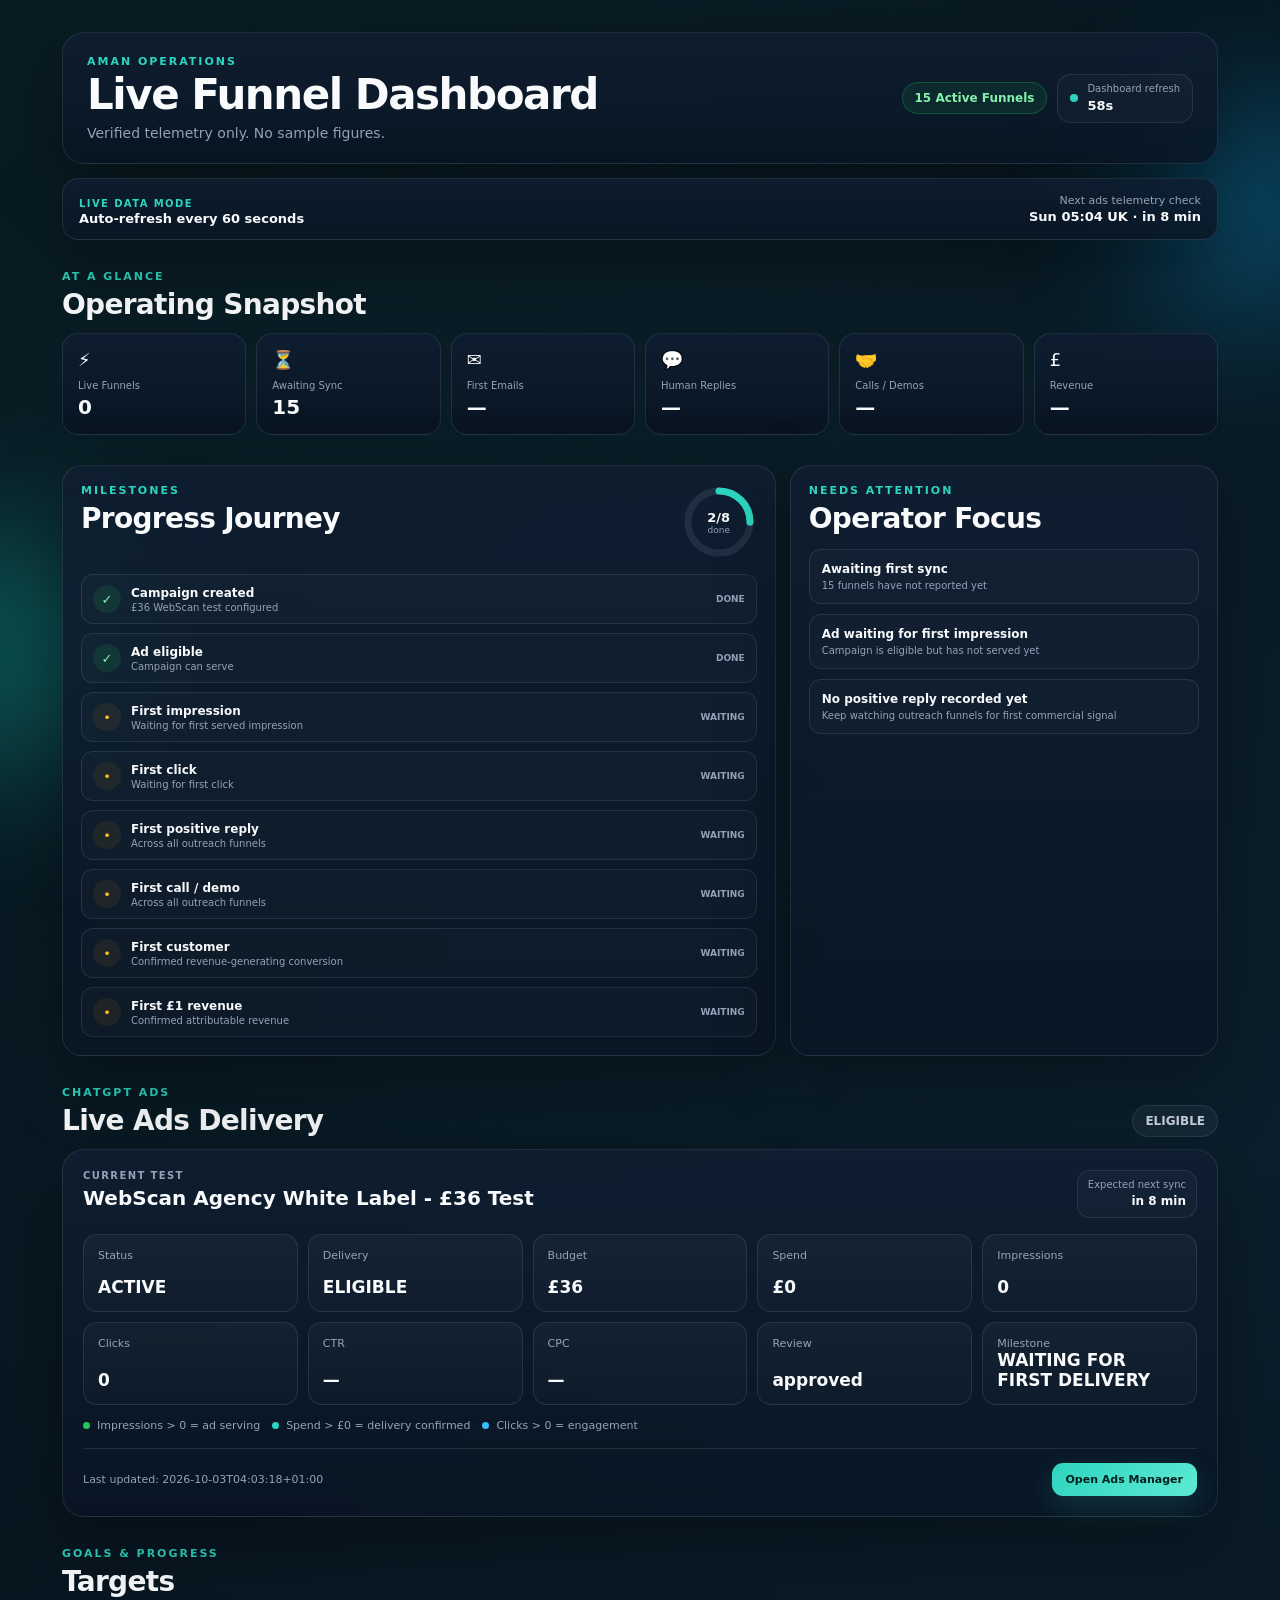
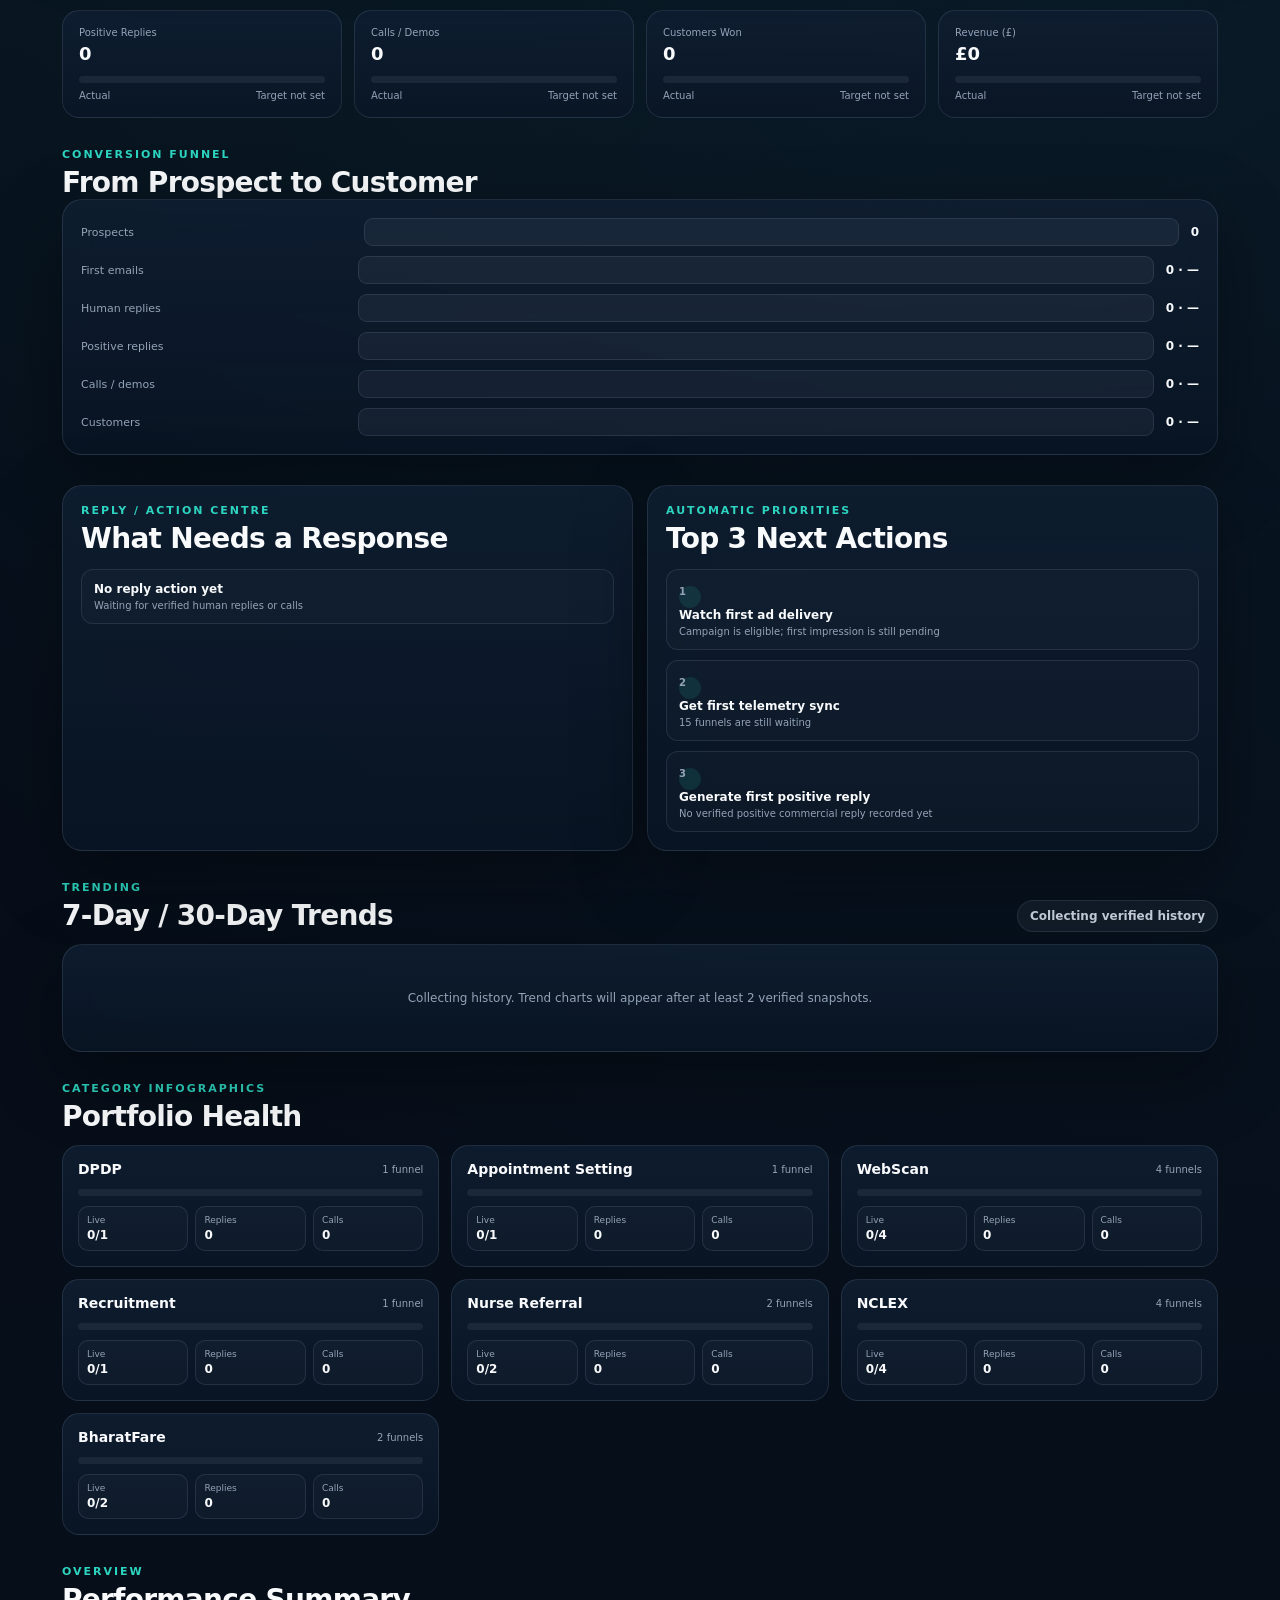
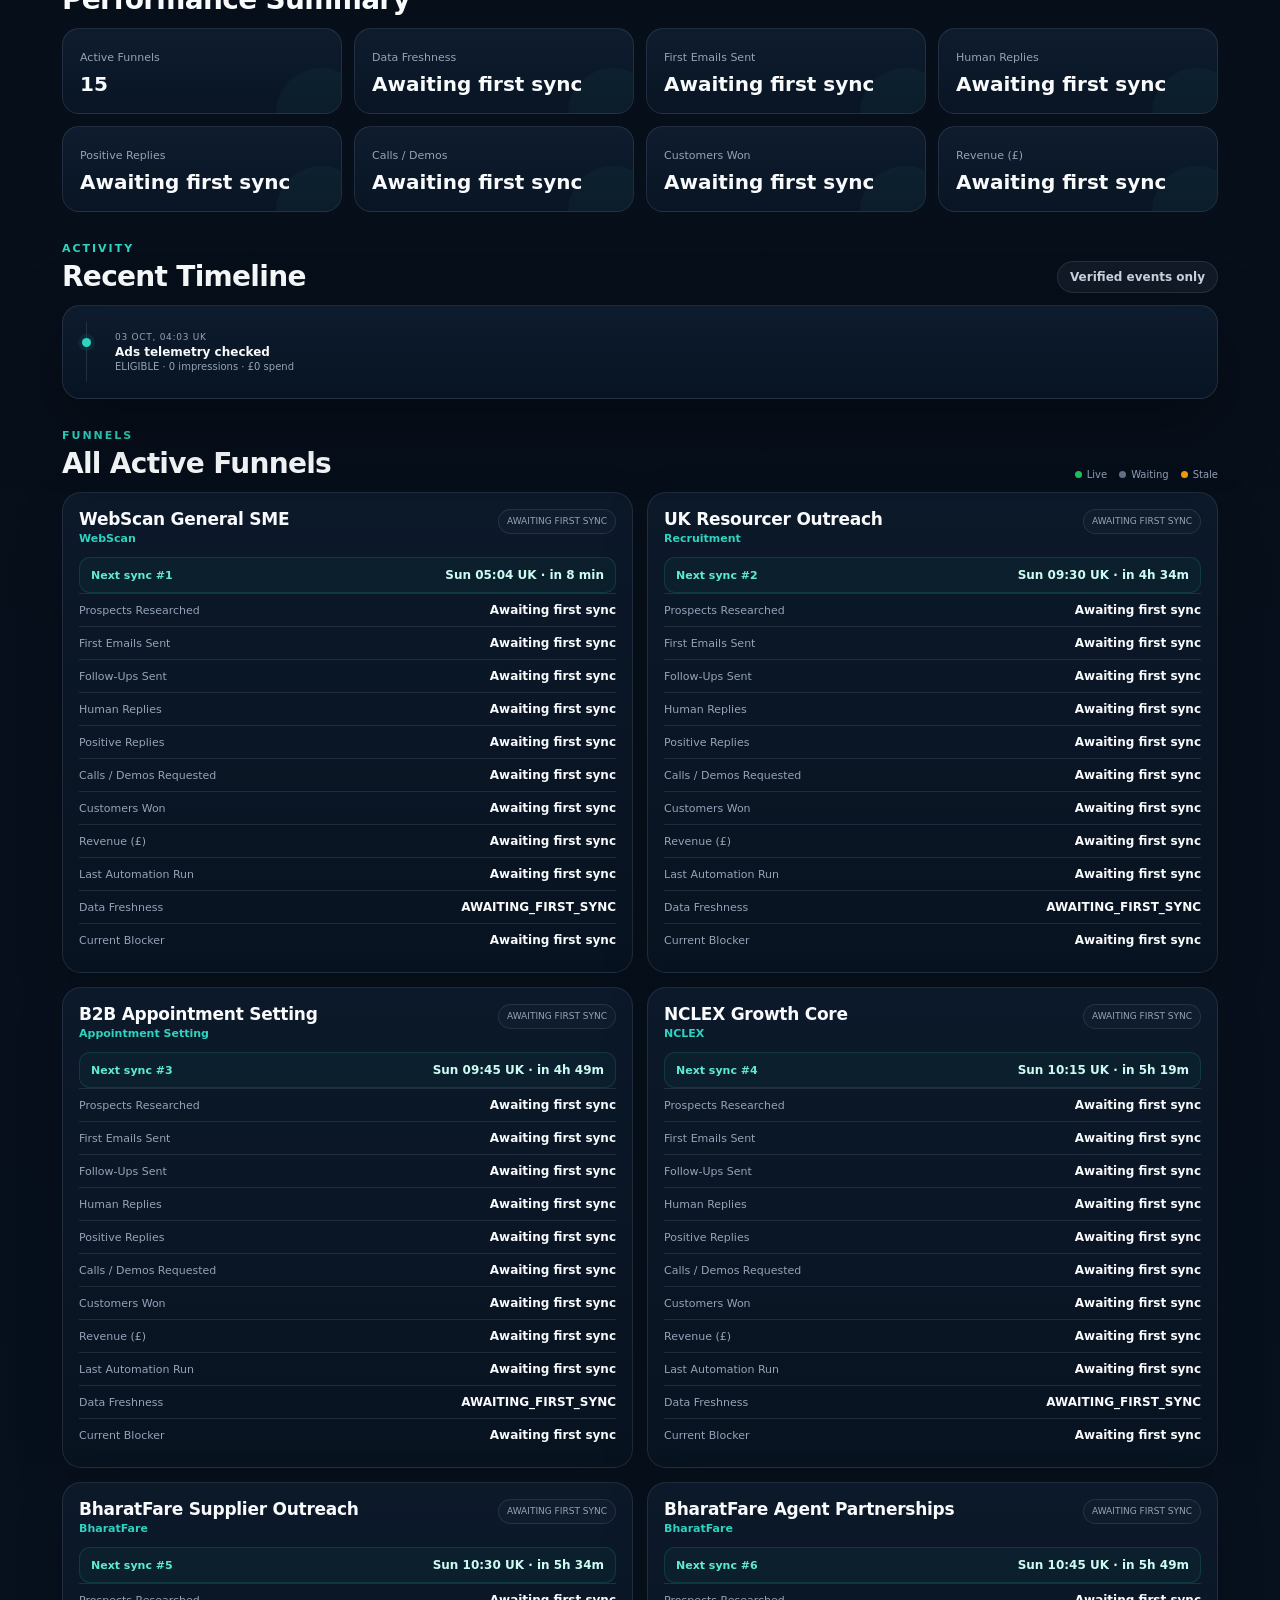
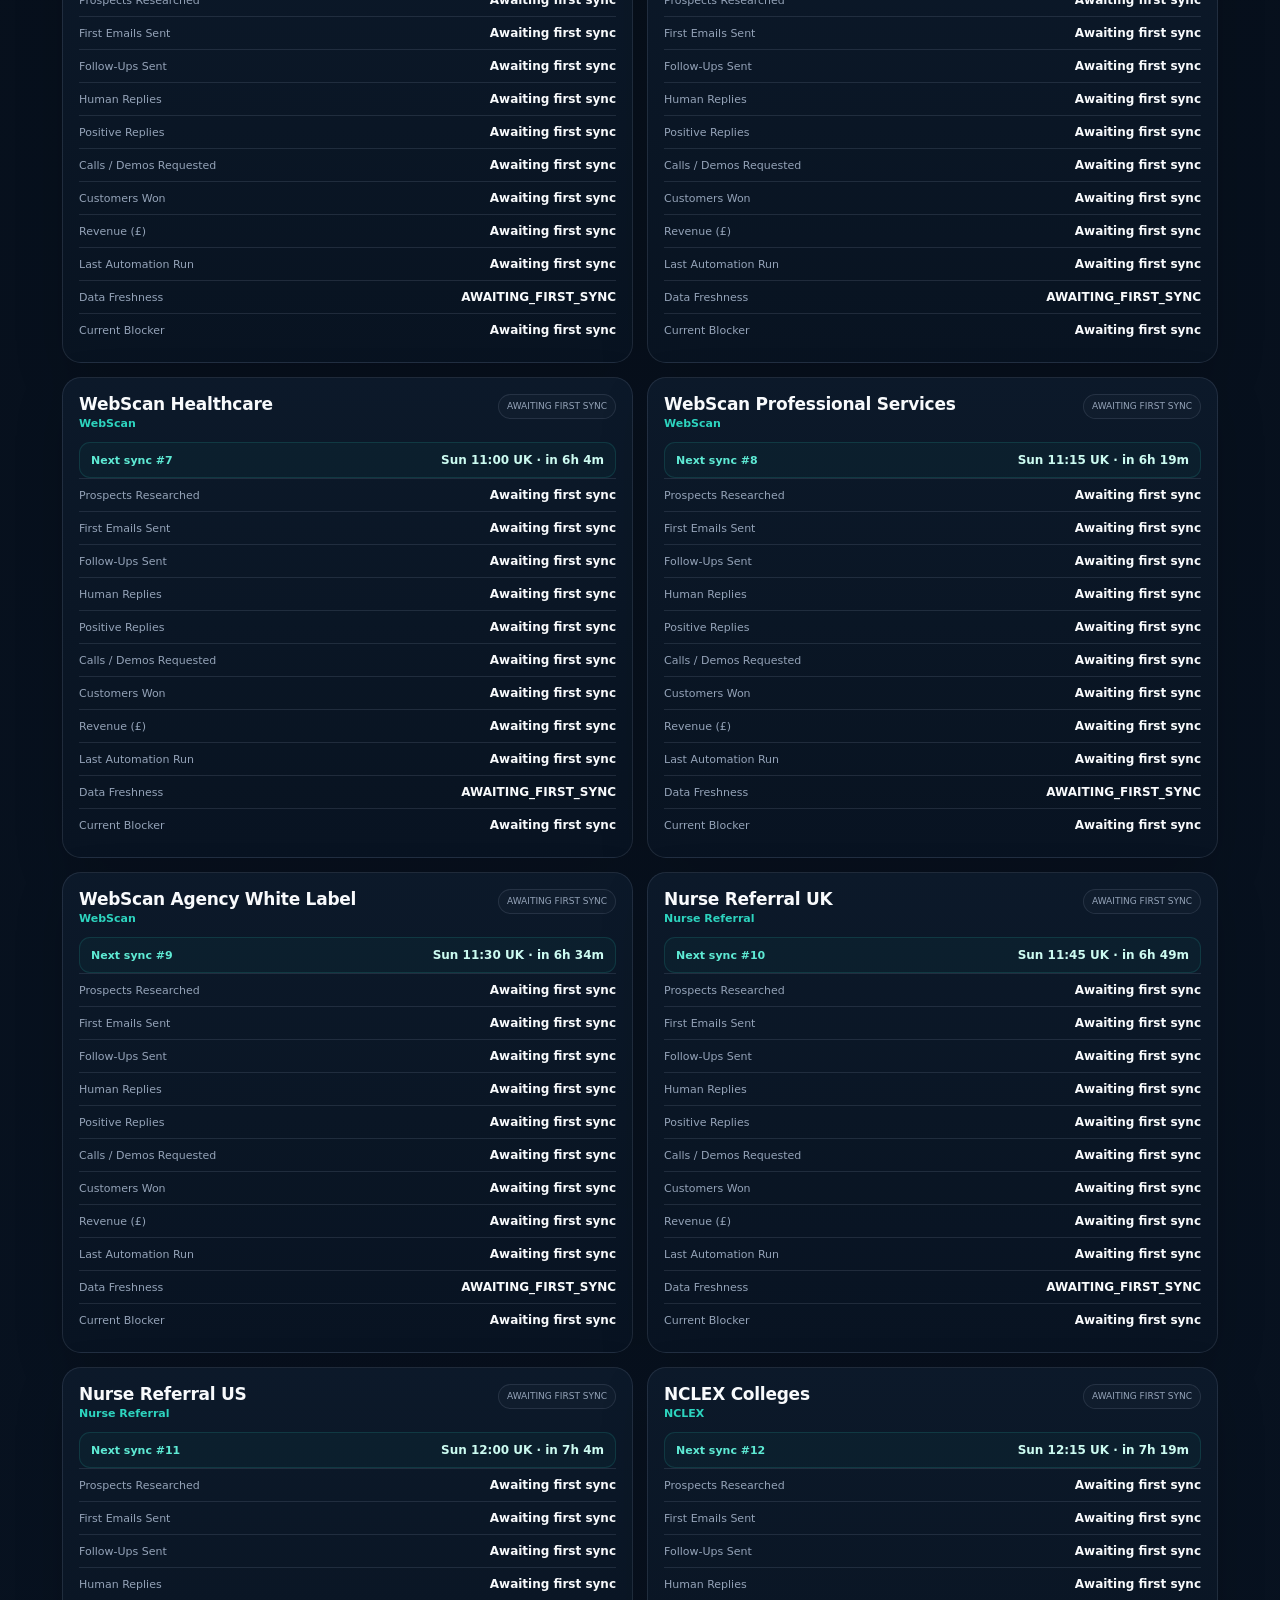
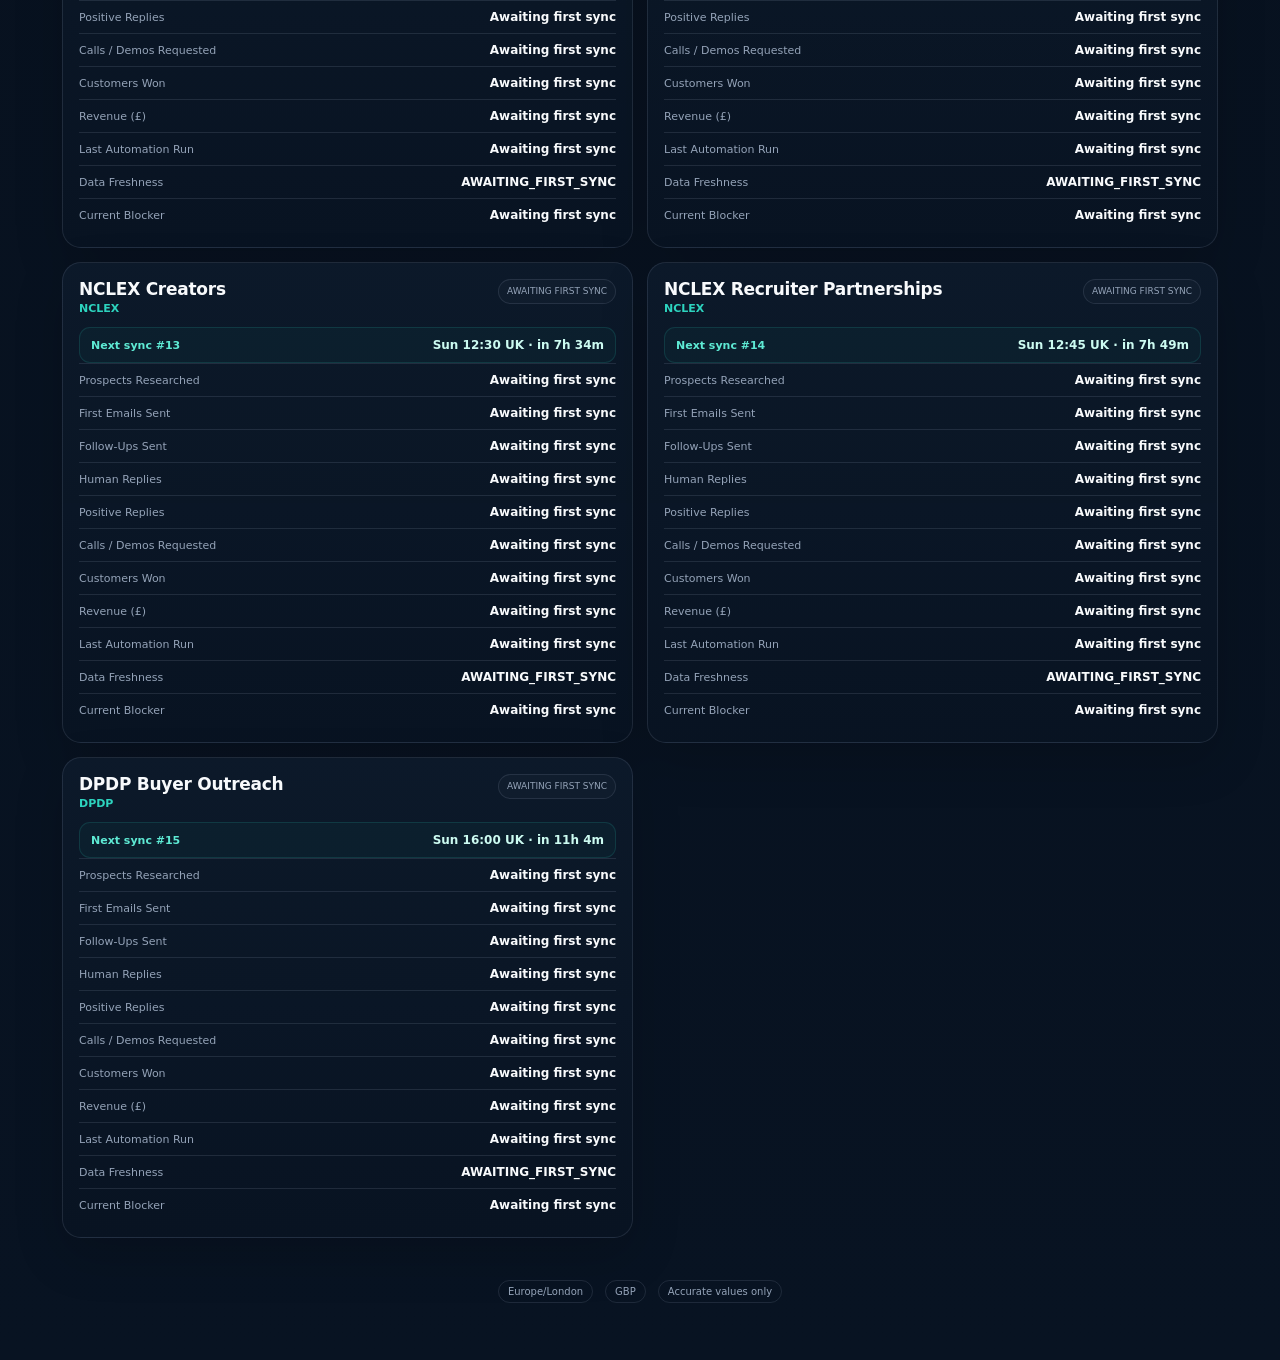
==== funnel-dashboard/live.html @ ec95e00d "Publish self-contained live dashboard" ====
<!doctype html>
<html lang="en">
<head>
<meta charset="utf-8">
<meta name="viewport" content="width=device-width,initial-scale=1,viewport-fit=cover">
<meta name="theme-color" content="#07111f">
<title>Aman Live Funnel Dashboard</title>
<style>
:root{
  --bg:#050b14;--bg2:#081322;--panel:rgba(13,26,43,.82);--line:rgba(148,163,184,.16);
  --text:#f8fafc;--muted:#94a3b8;--teal:#2dd4bf;--green:#22c55e;--amber:#f59e0b;
  --red:#ef4444;--blue:#38bdf8;--violet:#8b5cf6;--pink:#f472b6;--shadow:0 24px 70px rgba(0,0,0,.34)
}
*{box-sizing:border-box}html{scroll-behavior:smooth}
body{margin:0;min-height:100vh;font-family:Inter,ui-sans-serif,system-ui,-apple-system,BlinkMacSystemFont,"Segoe UI",sans-serif;
background:radial-gradient(circle at 10% 0%,rgba(45,212,191,.08),transparent 30%),radial-gradient(circle at 100% 15%,rgba(56,189,248,.08),transparent 28%),linear-gradient(180deg,var(--bg),var(--bg2));color:var(--text)}
.ambient{position:fixed;pointer-events:none;filter:blur(70px);opacity:.35;z-index:0;border-radius:999px}
.ambient-a{width:220px;height:220px;background:#0ea5e9;top:100px;right:-80px}.ambient-b{width:260px;height:260px;background:#14b8a6;bottom:120px;left:-120px}
.app{position:relative;z-index:1;max-width:1200px;margin:auto;padding:22px}
.glass{background:linear-gradient(180deg,rgba(15,30,49,.88),rgba(9,21,36,.84));backdrop-filter:blur(16px);-webkit-backdrop-filter:blur(16px);border:1px solid var(--line);box-shadow:var(--shadow)}
.topbar{display:flex;justify-content:space-between;align-items:center;gap:20px;padding:22px 24px;border-radius:22px;margin-top:10px}
.topbar h1{font-size:clamp(27px,4vw,42px);line-height:1.05;margin:5px 0 8px;letter-spacing:-.035em}.sub{margin:0;color:var(--muted);font-size:14px}
.eyebrow{font-size:11px;letter-spacing:.18em;color:var(--teal);font-weight:900}.header-status{display:flex;gap:10px;align-items:center;flex-wrap:wrap;justify-content:flex-end}
.pill{border:1px solid var(--line);border-radius:999px;padding:8px 12px;font-size:12px;font-weight:850;white-space:nowrap}
.success{background:rgba(34,197,94,.1);color:#86efac;border-color:rgba(34,197,94,.28)}.neutral{background:rgba(148,163,184,.08);color:#cbd5e1}
.refresh-chip{display:flex;align-items:center;gap:9px;padding:8px 12px;border:1px solid var(--line);border-radius:14px;background:rgba(255,255,255,.025)}
.refresh-chip small{display:block;color:var(--muted);font-size:10px;margin-bottom:1px}.refresh-chip strong{font-size:13px}
.pulse{width:8px;height:8px;border-radius:50%;background:var(--teal);box-shadow:0 0 0 0 rgba(45,212,191,.5);animation:pulse 2s infinite}
@keyframes pulse{0%{box-shadow:0 0 0 0 rgba(45,212,191,.5)}70%{box-shadow:0 0 0 9px rgba(45,212,191,0)}100%{box-shadow:0 0 0 0 rgba(45,212,191,0)}}
.sync-strip{margin-top:14px;border-radius:16px;padding:13px 16px;display:flex;justify-content:space-between;align-items:center;gap:12px}
.sync-strip strong{display:block;font-size:13px}.sync-label{font-size:10px;font-weight:900;color:var(--teal);letter-spacing:.14em}.sync-right{text-align:right;color:var(--muted);font-size:11px}.sync-right strong{color:var(--text);margin-top:2px}
.section{margin:30px 0}.section-head{display:flex;justify-content:space-between;gap:14px;align-items:end;margin-bottom:12px}h2{font-size:clamp(21px,3vw,28px);margin:5px 0 0;letter-spacing:-.025em}
.glance-strip{display:grid;grid-template-columns:repeat(6,1fr);gap:10px;margin-top:12px}.glance-card{padding:15px;border-radius:16px;border:1px solid var(--line);background:linear-gradient(180deg,rgba(15,30,49,.94),rgba(9,20,34,.9))}
.glance-icon{font-size:18px;margin-bottom:10px}.glance-card span{display:block;color:var(--muted);font-size:10px}.glance-card strong{display:block;font-size:20px;margin-top:4px}
.visual-grid{display:grid;grid-template-columns:1.25fr .75fr;gap:14px}.panel{border-radius:20px;padding:18px}.panel-head{display:flex;justify-content:space-between;align-items:flex-start;gap:14px}
.progress-ring{transform:rotate(-90deg)}.ring-bg,.ring-fg{fill:none;stroke-width:7}.ring-bg{stroke:rgba(148,163,184,.14)}.ring-fg{stroke:var(--teal);stroke-linecap:round;stroke-dasharray:195;stroke-dashoffset:195;transition:stroke-dashoffset .8s ease}
.ring-wrap{position:relative;width:76px;height:76px}.ring-label{position:absolute;inset:0;display:flex;flex-direction:column;align-items:center;justify-content:center}.ring-label strong{font-size:13px}.ring-label span{font-size:9px;color:var(--muted)}
.milestones{margin-top:14px;display:grid;gap:9px}.milestone{display:grid;grid-template-columns:28px 1fr auto;gap:10px;align-items:center;padding:10px 11px;border:1px solid var(--line);border-radius:12px;background:rgba(255,255,255,.02)}
.milestone-icon{width:28px;height:28px;border-radius:50%;display:grid;place-items:center;background:rgba(148,163,184,.08);font-size:13px}.milestone.done .milestone-icon{background:rgba(34,197,94,.12);color:#86efac}.milestone.waiting .milestone-icon{background:rgba(245,158,11,.08);color:#fbbf24}
.milestone-title{font-size:12px;font-weight:800}.milestone-sub{font-size:10px;color:var(--muted);margin-top:2px}.milestone-state{font-size:9px;color:var(--muted);font-weight:800;text-transform:uppercase}
.attention-list{display:grid;gap:10px;margin-top:14px}.attention-item{padding:12px;border:1px solid var(--line);border-radius:12px;background:rgba(255,255,255,.02)}.attention-item strong{display:block;font-size:12px}.attention-item span{display:block;color:var(--muted);font-size:10px;margin-top:4px}
.hero-card{border-radius:22px;padding:20px}.hero-card-top{display:flex;justify-content:space-between;gap:16px;align-items:flex-start;margin-bottom:16px}.ad-kicker{font-size:10px;letter-spacing:.14em;color:var(--muted);font-weight:800}.hero-card h3{margin:5px 0 0;font-size:20px}
.mini-sync{text-align:right;border:1px solid var(--line);border-radius:13px;padding:8px 10px;background:rgba(255,255,255,.025)}.mini-sync span{display:block;color:var(--muted);font-size:10px}.mini-sync strong{font-size:12px}
.metrics{display:grid;grid-template-columns:repeat(5,1fr);gap:10px}.metric{padding:14px;border-radius:14px;border:1px solid var(--line);background:linear-gradient(180deg,rgba(255,255,255,.035),rgba(255,255,255,.015));min-height:78px;display:flex;flex-direction:column;justify-content:space-between}
.metric span,.summary-card span,.row span{color:var(--muted);font-size:11px}.metric strong{font-size:17px;word-break:break-word}.metric.wide{grid-column:span 1}
.helper-grid{display:flex;gap:12px;flex-wrap:wrap;margin-top:14px}.helper-item{display:flex;align-items:center;gap:7px;color:var(--muted);font-size:11px}.signal{width:7px;height:7px;border-radius:50%;display:inline-block}.signal.green{background:var(--green)}.signal.teal{background:var(--teal)}.signal.blue{background:var(--blue)}
.card-footer{display:flex;justify-content:space-between;gap:14px;align-items:center;margin-top:16px;padding-top:14px;border-top:1px solid var(--line);color:var(--muted);font-size:11px}
.button{display:inline-flex;align-items:center;justify-content:center;text-decoration:none;background:linear-gradient(135deg,var(--teal),#5eead4);color:#03201d;font-weight:900;border-radius:11px;padding:10px 14px;box-shadow:0 10px 30px rgba(45,212,191,.18)}
.category-grid{display:grid;grid-template-columns:repeat(3,1fr);gap:12px;margin-top:12px}.category-card{border:1px solid var(--line);border-radius:17px;padding:15px;background:linear-gradient(180deg,rgba(15,30,49,.9),rgba(10,22,38,.9))}
.category-top{display:flex;justify-content:space-between;gap:10px;align-items:center}.category-name{font-weight:900;font-size:14px}.category-count{font-size:10px;color:var(--muted)}
.health-bar{height:7px;border-radius:999px;background:rgba(148,163,184,.1);overflow:hidden;margin:12px 0 10px}.health-fill{height:100%;border-radius:999px;background:linear-gradient(90deg,var(--teal),var(--blue))}
.category-stats{display:grid;grid-template-columns:repeat(3,1fr);gap:7px}.category-stat{padding:8px;border-radius:10px;background:rgba(255,255,255,.025);border:1px solid var(--line)}.category-stat span{display:block;color:var(--muted);font-size:9px}.category-stat strong{display:block;font-size:12px;margin-top:3px}
.summary-grid{display:grid;grid-template-columns:repeat(4,1fr);gap:12px;margin-top:12px}.summary-card{position:relative;overflow:hidden;padding:17px;border-radius:17px;background:linear-gradient(180deg,rgba(15,30,49,.9),rgba(10,22,38,.9));border:1px solid var(--line)}
.summary-card:after{content:"";position:absolute;inset:auto -25px -45px auto;width:90px;height:90px;border-radius:50%;background:rgba(45,212,191,.045)}.summary-card strong{display:block;font-size:20px;margin-top:7px;position:relative;z-index:1}
.timeline{border-radius:18px;padding:16px}.timeline-item{position:relative;padding:10px 8px 10px 28px;border-left:1px solid rgba(148,163,184,.18);margin-left:7px}.timeline-item:before{content:"";position:absolute;left:-5px;top:16px;width:9px;height:9px;border-radius:50%;background:var(--teal);box-shadow:0 0 0 4px rgba(45,212,191,.08)}
.timeline-time{font-size:9px;color:var(--muted);text-transform:uppercase;letter-spacing:.08em}.timeline-title{font-size:12px;font-weight:850;margin-top:3px}.timeline-sub{font-size:10px;color:var(--muted);margin-top:2px}
.legend-inline{display:flex;gap:12px;flex-wrap:wrap;color:var(--muted);font-size:10px}.legend-inline span{display:flex;align-items:center;gap:5px}.dot{width:7px;height:7px;border-radius:50%;display:inline-block}.live-dot{background:var(--green)}.wait-dot{background:#64748b}.stale-dot{background:var(--amber)}
.funnel-list{display:grid;grid-template-columns:repeat(2,1fr);gap:14px;margin-top:12px}.funnel-card{background:linear-gradient(180deg,rgba(13,26,43,.92),rgba(9,20,34,.9));border:1px solid var(--line);border-radius:19px;padding:16px;box-shadow:0 18px 50px rgba(0,0,0,.16)}
.funnel-head{display:flex;justify-content:space-between;gap:12px;align-items:flex-start;margin-bottom:12px}.funnel-name{font-size:17px;font-weight:900;letter-spacing:-.015em}.category{font-size:11px;color:var(--teal);margin-top:3px;font-weight:750}
.status{max-width:46%;font-size:9px;line-height:1.2;border-radius:999px;border:1px solid var(--line);padding:6px 8px;color:var(--muted);text-align:center;background:rgba(255,255,255,.02)}.status.live-status{color:#86efac;background:rgba(34,197,94,.09);border-color:rgba(34,197,94,.28)}.status.stale-status{color:#fbbf24;background:rgba(245,158,11,.08);border-color:rgba(245,158,11,.28)}
.row{display:flex;justify-content:space-between;gap:16px;padding:9px 0;border-top:1px solid var(--line);align-items:center}.row strong{text-align:right;font-size:12px;max-width:55%;word-break:break-word}
.row.next-sync-row{margin-top:7px;padding:10px 11px;border:1px solid rgba(45,212,191,.14);border-radius:11px;background:rgba(45,212,191,.035)}.row.next-sync-row span{color:#5eead4;font-weight:800}.row.next-sync-row strong{color:#ccfbf1}
footer{display:flex;justify-content:center;gap:12px;flex-wrap:wrap;color:var(--muted);font-size:10px;padding:12px 0 35px}footer span{padding:5px 9px;border:1px solid var(--line);border-radius:999px}
@media(max-width:950px){.glance-strip{grid-template-columns:repeat(3,1fr)}.category-grid{grid-template-columns:repeat(2,1fr)}.visual-grid{grid-template-columns:1fr}}
@media(max-width:800px){.app{padding:13px}.topbar{align-items:flex-start;padding:18px;border-radius:18px}.header-status{flex-direction:column;align-items:flex-end}.refresh-chip{padding:7px 10px}.sync-strip{align-items:flex-start}.metrics{grid-template-columns:repeat(2,1fr)}.metric.wide{grid-column:span 2}.summary-grid{grid-template-columns:repeat(2,1fr)}.funnel-list{grid-template-columns:1fr}.hero-card{padding:15px}.hero-card-top{align-items:flex-start}.mini-sync{min-width:120px}.category-grid{grid-template-columns:1fr}}
@media(max-width:480px){.topbar{display:block}.header-status{margin-top:14px;display:grid;grid-template-columns:1fr 1fr;align-items:stretch}.header-status .pill,.refresh-chip{justify-content:center;text-align:center}.sync-strip{display:block}.sync-right{text-align:left;margin-top:8px}.section{margin:23px 0}.section-head{align-items:flex-start}.legend-inline{display:none}.hero-card-top{display:block}.mini-sync{text-align:left;margin-top:12px}.metrics{gap:8px}.metric{min-height:72px;padding:11px}.summary-card{padding:14px}.funnel-card{padding:14px}.row{gap:12px}.row strong{max-width:52%}.card-footer{display:block}.button{width:100%;margin-top:12px}.glance-strip{grid-template-columns:repeat(2,1fr)}.panel{padding:14px}.milestone{grid-template-columns:28px 1fr}.milestone-state{grid-column:2}.category-stats{grid-template-columns:repeat(3,1fr)}}

.goals-grid{display:grid;grid-template-columns:repeat(4,1fr);gap:12px;margin-top:12px}
.goal-card{padding:16px;border:1px solid var(--line);border-radius:17px;background:linear-gradient(180deg,rgba(15,30,49,.9),rgba(10,22,38,.9))}
.goal-card span{display:block;color:var(--muted);font-size:10px}
.goal-card strong{display:block;font-size:18px;margin-top:5px}
.goal-progress{height:7px;background:rgba(148,163,184,.11);border-radius:999px;margin-top:12px;overflow:hidden}
.goal-progress i{display:block;height:100%;background:linear-gradient(90deg,var(--teal),var(--blue));border-radius:999px}
.goal-foot{display:flex;justify-content:space-between;gap:8px;margin-top:7px;color:var(--muted);font-size:9px}
.conversion-funnel{padding:18px;border-radius:20px;display:grid;gap:10px}
.funnel-step{display:grid;grid-template-columns:minmax(110px,1fr) 3fr auto;align-items:center;gap:12px}
.funnel-step-label{font-size:11px;color:var(--muted)}
.funnel-bar{height:28px;border-radius:9px;background:rgba(148,163,184,.08);overflow:hidden;border:1px solid var(--line)}
.funnel-bar-fill{height:100%;background:linear-gradient(90deg,var(--teal),var(--blue));border-radius:8px}
.funnel-step strong{font-size:12px}
.action-priority-grid{display:grid;grid-template-columns:1fr 1fr;gap:14px}
.reply-centre,.priority-list{display:grid;gap:10px;margin-top:14px}
.reply-item,.priority-item{padding:12px;border:1px solid var(--line);border-radius:12px;background:rgba(255,255,255,.02)}
.reply-item strong,.priority-item strong{display:block;font-size:12px}
.reply-item span,.priority-item span{display:block;font-size:10px;color:var(--muted);margin-top:4px}
.priority-num{display:inline-grid;place-items:center;width:22px;height:22px;border-radius:50%;background:rgba(45,212,191,.12);color:#99f6e4;font-size:10px;font-weight:900;margin-right:7px}
.trend-panel{padding:18px;border-radius:20px}
.trend-head{display:flex;justify-content:space-between;gap:12px;align-items:center;margin-bottom:13px}
.trend-tabs{display:flex;gap:6px}
.trend-tab{border:1px solid var(--line);background:rgba(255,255,255,.02);color:var(--muted);padding:6px 9px;border-radius:999px;font-size:10px}
.trend-tab.active{color:#ccfbf1;border-color:rgba(45,212,191,.3);background:rgba(45,212,191,.07)}
.trend-chart{width:100%;height:180px;display:block}
.trend-legend{display:flex;gap:12px;flex-wrap:wrap;margin-top:10px;color:var(--muted);font-size:10px}
.trend-empty{padding:28px 12px;text-align:center;color:var(--muted);font-size:12px}
@media(max-width:950px){.goals-grid{grid-template-columns:repeat(2,1fr)}.action-priority-grid{grid-template-columns:1fr}}
@media(max-width:480px){.goals-grid{grid-template-columns:1fr}.funnel-step{grid-template-columns:90px 1fr auto}.trend-panel{padding:14px}}

</style>
</head>
<body>
<div class="ambient ambient-a"></div>
<div class="ambient ambient-b"></div>
<main class="app">
  <header class="topbar glass">
    <div>
      <div class="eyebrow">AMAN OPERATIONS</div>
      <h1>Live Funnel Dashboard</h1>
      <p class="sub">Verified telemetry only. No sample figures.</p>
    </div>
    <div class="header-status">
      <div class="pill success" id="activeFunnels">15 Active Funnels</div>
      <div class="refresh-chip">
        <span class="pulse"></span>
        <div>
          <small>Dashboard refresh</small>
          <strong id="refreshCountdown">60s</strong>
        </div>
      </div>
    </div>
  </header>

  <section class="sync-strip glass">
    <div>
      <span class="sync-label">LIVE DATA MODE</span>
      <strong>Auto-refresh every 60 seconds</strong>
    </div>
    <div class="sync-right">
      <span>Next ads telemetry check</span>
      <strong id="nextAdsSync">Calculating…</strong>
    </div>
  </section>

  <section class="section">
    <div class="eyebrow">AT A GLANCE</div>
    <h2>Operating Snapshot</h2>
    <div id="glanceStrip" class="glance-strip"></div>
  </section>

  <section class="section visual-grid">
    <div class="panel glass">
      <div class="panel-head">
        <div>
          <div class="eyebrow">MILESTONES</div>
          <h2>Progress Journey</h2>
        </div>
        <div class="ring-wrap">
          <svg class="progress-ring" width="76" height="76" viewBox="0 0 76 76">
            <circle class="ring-bg" cx="38" cy="38" r="31"></circle>
            <circle class="ring-fg" id="milestoneRing" cx="38" cy="38" r="31"></circle>
          </svg>
          <div class="ring-label"><strong id="milestoneCount">0/0</strong><span>done</span></div>
        </div>
      </div>
      <div id="milestones" class="milestones"></div>
    </div>

    <div class="panel glass">
      <div class="eyebrow">NEEDS ATTENTION</div>
      <h2>Operator Focus</h2>
      <div id="attentionList" class="attention-list"></div>
    </div>
  </section>

  <section class="section">
    <div class="section-head">
      <div>
        <div class="eyebrow">CHATGPT ADS</div>
        <h2>Live Ads Delivery</h2>
      </div>
      <div class="pill neutral" id="adDeliveryBadge">Loading</div>
    </div>
    <div class="hero-card glass">
      <div class="hero-card-top">
        <div>
          <div class="ad-kicker">CURRENT TEST</div>
          <h3 id="adCampaignName">WebScan Agency White Label - £36 Test</h3>
        </div>
        <div class="mini-sync">
          <span>Expected next sync</span>
          <strong id="adExpectedSync">—</strong>
        </div>
      </div>
      <div class="metrics">
        <div class="metric"><span>Status</span><strong id="adStatus">—</strong></div>
        <div class="metric"><span>Delivery</span><strong id="adDelivery">—</strong></div>
        <div class="metric"><span>Budget</span><strong id="adBudget">—</strong></div>
        <div class="metric"><span>Spend</span><strong id="adSpend">—</strong></div>
        <div class="metric"><span>Impressions</span><strong id="adImpressions">—</strong></div>
        <div class="metric"><span>Clicks</span><strong id="adClicks">—</strong></div>
        <div class="metric"><span>CTR</span><strong id="adCtr">—</strong></div>
        <div class="metric"><span>CPC</span><strong id="adCpc">—</strong></div>
        <div class="metric"><span>Review</span><strong id="adReview">—</strong></div>
        <div class="metric wide"><span>Milestone</span><strong id="adMilestone">—</strong></div>
      </div>
      <div class="helper-grid">
        <div class="helper-item"><span class="signal green"></span><span>Impressions &gt; 0 = ad serving</span></div>
        <div class="helper-item"><span class="signal teal"></span><span>Spend &gt; £0 = delivery confirmed</span></div>
        <div class="helper-item"><span class="signal blue"></span><span>Clicks &gt; 0 = engagement</span></div>
      </div>
      <div class="card-footer">
        <span id="lastUpdated">Last updated: —</span>
        <a class="button" href="https://ads.openai.com/manage/campaigns?act=adacct_6abed53f0290819c85d4a21d0542021b&campaignIds=cmpn_6402243baa2c819899283a91583b4735" target="_blank" rel="noopener">Open Ads Manager</a>
      </div>
    </div>
  </section>

  <section class="section">
    <div class="eyebrow">GOALS & PROGRESS</div>
    <h2>Targets</h2>
    <div id="goalsGrid" class="goals-grid"></div>
  </section>

  <section class="section">
    <div class="eyebrow">CONVERSION FUNNEL</div>
    <h2>From Prospect to Customer</h2>
    <div id="conversionFunnel" class="conversion-funnel glass"></div>
  </section>

  <section class="section action-priority-grid">
    <div class="panel glass">
      <div class="eyebrow">REPLY / ACTION CENTRE</div>
      <h2>What Needs a Response</h2>
      <div id="replyCentre" class="reply-centre"></div>
    </div>
    <div class="panel glass">
      <div class="eyebrow">AUTOMATIC PRIORITIES</div>
      <h2>Top 3 Next Actions</h2>
      <div id="priorityList" class="priority-list"></div>
    </div>
  </section>

  <section class="section">
    <div class="section-head">
      <div>
        <div class="eyebrow">TRENDING</div>
        <h2>7-Day / 30-Day Trends</h2>
      </div>
      <div class="pill neutral">Collecting verified history</div>
    </div>
    <div id="trendPanel" class="trend-panel glass"></div>
  </section>

  <section class="section">
    <div class="eyebrow">CATEGORY INFOGRAPHICS</div>
    <h2>Portfolio Health</h2>
    <div id="categoryGrid" class="category-grid"></div>
  </section>

  <section class="section">
    <div class="eyebrow">OVERVIEW</div>
    <h2>Performance Summary</h2>
    <div id="summaryGrid" class="summary-grid"></div>
  </section>

  <section class="section">
    <div class="section-head">
      <div>
        <div class="eyebrow">ACTIVITY</div>
        <h2>Recent Timeline</h2>
      </div>
      <div class="pill neutral">Verified events only</div>
    </div>
    <div id="activityTimeline" class="timeline glass"></div>
  </section>

  <section class="section">
    <div class="section-head">
      <div>
        <div class="eyebrow">FUNNELS</div>
        <h2>All Active Funnels</h2>
      </div>
      <div class="legend-inline">
        <span><i class="dot live-dot"></i>Live</span>
        <span><i class="dot wait-dot"></i>Waiting</span>
        <span><i class="dot stale-dot"></i>Stale</span>
      </div>
    </div>
    <div id="funnels" class="funnel-list"></div>
  </section>

  <footer>
    <span>Europe/London</span>
    <span>GBP</span>
    <span>Accurate values only</span>
  </footer>
</main>
<script>
const source='telemetry.json';
const REFRESH_MS=60000;
const funnelIds=['dpdp-buyer-outreach','b2b-appointment-setting','webscan-general-sme','webscan-healthcare','webscan-professional-services','webscan-agency-white-label','uk-resourcer-outreach','nurse-referral-uk','nurse-referral-us','nclex-growth-core','nclex-colleges','nclex-creators','nclex-recruiter-partnerships','bharatfare-supplier-outreach','bharatfare-agent-partnerships'];
const schedules={'dpdp-buyer-outreach':{hours:[16],minute:0},'b2b-appointment-setting':{hours:[9],minute:45},'webscan-general-sme':{hours:[4,5,6,7,8,9,10,11,12,13,14,15,16,17,18,19,20,21,22,23,0,1,2,3],minute:4},'webscan-healthcare':{hours:[11],minute:0},'webscan-professional-services':{hours:[11],minute:15},'webscan-agency-white-label':{hours:[11],minute:30},'uk-resourcer-outreach':{hours:[9],minute:30},'nurse-referral-uk':{hours:[11],minute:45},'nurse-referral-us':{hours:[12],minute:0},'nclex-growth-core':{hours:[10],minute:15},'nclex-colleges':{hours:[12],minute:15},'nclex-creators':{hours:[12],minute:30},'nclex-recruiter-partnerships':{hours:[12],minute:45},'bharatfare-supplier-outreach':{hours:[10],minute:30},'bharatfare-agent-partnerships':{hours:[10],minute:45}};

function money(v){if(v===null||v===undefined)return '—';return '£'+Number(v).toFixed(2).replace(/\.00$/,'')}
function val(v){return (v===null||v===undefined||v==='')?'Awaiting first sync':v}
function set(id,v){const el=document.getElementById(id);if(el)el.textContent=v}
function londonParts(d=new Date()){const parts=new Intl.DateTimeFormat('en-GB',{timeZone:'Europe/London',year:'numeric',month:'2-digit',day:'2-digit',hour:'2-digit',minute:'2-digit',second:'2-digit',hour12:false}).formatToParts(d);return Object.fromEntries(parts.map(p=>[p.type,p.value]))}
function londonDateAt(y,m,d,h,min){const guess=new Date(Date.UTC(y,m-1,d,h,min,0));const p=londonParts(guess);const localAsUTC=Date.UTC(+p.year,+p.month-1,+p.day,+p.hour,+p.minute,0);const targetAsUTC=Date.UTC(y,m-1,d,h,min,0);return new Date(guess.getTime()+(targetAsUTC-localAsUTC))}
function nextScheduledRun(id){const s=schedules[id];if(!s)return null;const now=new Date(),p=londonParts(now),y=+p.year,m=+p.month,d=+p.day,candidates=[];for(let dayOffset=0;dayOffset<3;dayOffset++){const base=new Date(Date.UTC(y,m-1,d+dayOffset));const bp=londonParts(base);for(const h of s.hours){const dt=londonDateAt(+bp.year,+bp.month,+bp.day,h,s.minute);if(dt>now)candidates.push(dt)}}return candidates.sort((a,b)=>a-b)[0]||null}
function fmtTime(dt){if(!dt)return 'Awaiting schedule';return new Intl.DateTimeFormat('en-GB',{timeZone:'Europe/London',weekday:'short',hour:'2-digit',minute:'2-digit',hour12:false}).format(dt)+' UK'}
function humanUntil(dt){if(!dt)return '—';const ms=dt-new Date();if(ms<=0)return 'due now';const mins=Math.ceil(ms/60000);if(mins<60)return 'in '+mins+' min';const hrs=Math.floor(mins/60),rem=mins%60;if(hrs<24)return 'in '+hrs+'h'+(rem?' '+rem+'m':'');return 'in '+Math.floor(hrs/24)+'d'}
async function loadJson(url){try{const r=await fetch(url+'?ts='+Date.now(),{cache:'no-store'});if(!r.ok)return null;return await r.json()}catch(e){return null}}
async function buildData(){const base=(await loadJson(source))||{activeFunnels:15,funnels:{},ads:{}};const parts=await Promise.all(funnelIds.map(id=>loadJson('telemetry/funnels/'+id+'.json')));parts.forEach((p,i)=>{if(p){const id=funnelIds[i];base.funnels[id]=Object.assign({},base.funnels[id]||{},p)}});const ad=await loadJson('telemetry/ads/webscan-agency-white-label-36-test.json');if(ad){base.ads=base.ads||{};base.ads['webscan-agency-white-label-36-test']=Object.assign({},base.ads['webscan-agency-white-label-36-test']||{},ad)}return base}
function aggregate(data){const fs=Object.values(data.funnels||{});const sums={prospectsResearched:0,firstEmailsSent:0,followUpsSent:0,humanReplies:0,positiveReplies:0,callsDemosRequested:0,customersWon:0,revenueGbp:0};for(const f of fs){for(const k in sums)if(typeof f[k]==='number')sums[k]+=f[k]}return {fs,sums}}
function drawGlance(data){const {fs,sums}=aggregate(data);const live=fs.filter(f=>f.freshness==='LIVE').length, waiting=fs.filter(f=>!f.freshness||f.freshness==='AWAITING_FIRST_SYNC').length;const ad=data.ads&&data.ads['webscan-agency-white-label-36-test'];const items=[['⚡','Live Funnels',live],['⏳','Awaiting Sync',waiting],['✉️','First Emails',sums.firstEmailsSent||'—'],['💬','Human Replies',sums.humanReplies||'—'],['🤝','Calls / Demos',sums.callsDemosRequested||'—'],['£','Revenue',sums.revenueGbp?money(sums.revenueGbp):'—']];document.getElementById('glanceStrip').innerHTML=items.map(x=>'<div class="glance-card"><div class="glance-icon">'+x[0]+'</div><span>'+x[1]+'</span><strong>'+x[2]+'</strong></div>').join('')}
function drawMilestones(data){const {sums}=aggregate(data);const ad=data.ads&&data.ads['webscan-agency-white-label-36-test']||{};const ms=[['Campaign created',true,'£36 WebScan test configured'],['Ad eligible',ad.deliveryStatus==='ELIGIBLE'||ad.status==='ACTIVE','Campaign can serve'],['First impression',Number(ad.impressions)>0,'Waiting for first served impression'],['First click',Number(ad.clicks)>0,'Waiting for first click'],['First positive reply',sums.positiveReplies>0,'Across all outreach funnels'],['First call / demo',sums.callsDemosRequested>0,'Across all outreach funnels'],['First customer',sums.customersWon>0,'Confirmed revenue-generating conversion'],['First £1 revenue',sums.revenueGbp>0,'Confirmed attributable revenue']];const done=ms.filter(x=>x[1]).length;set('milestoneCount',done+'/'+ms.length);const circumference=195;const ring=document.getElementById('milestoneRing');if(ring)ring.style.strokeDashoffset=String(circumference-(circumference*done/ms.length));document.getElementById('milestones').innerHTML=ms.map(x=>'<div class="milestone '+(x[1]?'done':'waiting')+'"><div class="milestone-icon">'+(x[1]?'✓':'•')+'</div><div><div class="milestone-title">'+x[0]+'</div><div class="milestone-sub">'+x[2]+'</div></div><div class="milestone-state">'+(x[1]?'Done':'Waiting')+'</div></div>').join('')}
function drawAttention(data){const {fs,sums}=aggregate(data);const items=[];const blocked=fs.filter(f=>f.freshness==='TELEMETRY_SYNC_BLOCKED');const stale=fs.filter(f=>f.freshness==='STALE');const waiting=fs.filter(f=>!f.freshness||f.freshness==='AWAITING_FIRST_SYNC');if(blocked.length)items.push(['Telemetry blocked',blocked.length+' funnel'+(blocked.length>1?'s':'')+' need a successful write']);if(stale.length)items.push(['Stale telemetry',stale.length+' funnel'+(stale.length>1?'s are':' is')+' overdue']);if(waiting.length)items.push(['Awaiting first sync',waiting.length+' funnel'+(waiting.length>1?'s have':' has')+' not reported yet']);const ad=data.ads&&data.ads['webscan-agency-white-label-36-test']||{};if(!(Number(ad.impressions)>0))items.push(['Ad waiting for first impression','Campaign is eligible but has not served yet']);if(!sums.positiveReplies)items.push(['No positive reply recorded yet','Keep watching outreach funnels for first commercial signal']);document.getElementById('attentionList').innerHTML=(items.length?items:[['Everything synced','No current blockers detected']]).slice(0,5).map(x=>'<div class="attention-item"><strong>'+x[0]+'</strong><span>'+x[1]+'</span></div>').join('')}
function drawCategoryGrid(data){const groups={};for(const f of Object.values(data.funnels||{})){const c=f.category||'Other';if(!groups[c])groups[c]=[];groups[c].push(f)}document.getElementById('categoryGrid').innerHTML=Object.entries(groups).map(([name,arr])=>{const live=arr.filter(f=>f.freshness==='LIVE').length;const replies=arr.reduce((a,f)=>a+(Number(f.humanReplies)||0),0);const calls=arr.reduce((a,f)=>a+(Number(f.callsDemosRequested)||0),0);const revenue=arr.reduce((a,f)=>a+(Number(f.revenueGbp)||0),0);const pct=Math.round((live/arr.length)*100);return '<div class="category-card"><div class="category-top"><div class="category-name">'+name+'</div><div class="category-count">'+arr.length+' funnel'+(arr.length>1?'s':'')+'</div></div><div class="health-bar"><div class="health-fill" style="width:'+pct+'%"></div></div><div class="category-stats"><div class="category-stat"><span>Live</span><strong>'+live+'/'+arr.length+'</strong></div><div class="category-stat"><span>Replies</span><strong>'+replies+'</strong></div><div class="category-stat"><span>Calls</span><strong>'+calls+'</strong></div></div>'+(revenue?'<div class="category-stat" style="margin-top:8px"><span>Revenue</span><strong>'+money(revenue)+'</strong></div>':'')+'</div>'}).join('')}
function drawTimeline(data){const events=[];const ad=data.ads&&data.ads['webscan-agency-white-label-36-test'];if(ad&&ad.lastChecked)events.push({t:new Date(ad.lastChecked),title:'Ads telemetry checked',sub:(ad.deliveryStatus||'Unknown')+' · '+(Number(ad.impressions)||0)+' impressions · '+money(Number(ad.spendGbp)||0)+' spend'});for(const f of Object.values(data.funnels||{})){if(f.lastRun){const d=new Date(f.lastRun);if(!isNaN(d))events.push({t:d,title:f.name+' ran',sub:(f.freshness||'').replaceAll('_',' ')})}}events.sort((a,b)=>b.t-a.t);document.getElementById('activityTimeline').innerHTML=(events.length?events.slice(0,8):[{t:null,title:'Waiting for first verified activity',sub:'Events will appear here after successful telemetry writes'}]).map(e=>'<div class="timeline-item"><div class="timeline-time">'+(e.t?new Intl.DateTimeFormat('en-GB',{timeZone:'Europe/London',day:'2-digit',month:'short',hour:'2-digit',minute:'2-digit',hour12:false}).format(e.t)+' UK':'—')+'</div><div class="timeline-title">'+e.title+'</div><div class="timeline-sub">'+e.sub+'</div></div>').join('')}
function drawAds(data){const ad=data.ads&&data.ads['webscan-agency-white-label-36-test'];if(!ad)return;set('adCampaignName',ad.campaignName);set('adStatus',ad.status);set('adDelivery',ad.deliveryStatus);set('adBudget',money(ad.lifetimeBudgetGbp));set('adSpend',money(ad.spendGbp));set('adImpressions',ad.impressions);set('adClicks',ad.clicks);set('adCtr',ad.ctr==null?'—':ad.ctr+'%');set('adCpc',ad.cpcGbp==null?'—':money(ad.cpcGbp));set('adReview',ad.reviewStatus||'—');set('adMilestone',(ad.milestone||'—').replaceAll('_',' '));set('adDeliveryBadge',ad.deliveryStatus||'—');set('lastUpdated','Last updated: '+(ad.lastChecked||data.generatedAt||'—'))}
function drawSummary(data){const {fs,sums}=aggregate(data);const has=Object.values(sums).some(v=>v>0);const rows=[['Active Funnels',data.activeFunnels||fs.length],['Data Freshness',fs.some(f=>f.freshness==='LIVE')?'Partially live':'Awaiting first sync'],['First Emails Sent',has?sums.firstEmailsSent:'Awaiting first sync'],['Human Replies',has?sums.humanReplies:'Awaiting first sync'],['Positive Replies',has?sums.positiveReplies:'Awaiting first sync'],['Calls / Demos',has?sums.callsDemosRequested:'Awaiting first sync'],['Customers Won',has?sums.customersWon:'Awaiting first sync'],['Revenue (£)',has?money(sums.revenueGbp):'Awaiting first sync']];document.getElementById('summaryGrid').innerHTML=rows.map(r=>'<div class="summary-card"><span>'+r[0]+'</span><strong>'+r[1]+'</strong></div>').join('')}
function statusClass(fresh){if(fresh==='LIVE')return 'live-status';if(fresh==='STALE'||fresh==='TELEMETRY_SYNC_BLOCKED')return 'stale-status';return ''}
function drawFunnels(data){
  const root=document.getElementById('funnels');root.innerHTML='';
  const labels=[
    ['Prospects Researched','prospectsResearched'],['First Emails Sent','firstEmailsSent'],['Follow-Ups Sent','followUpsSent'],
    ['Human Replies','humanReplies'],['Positive Replies','positiveReplies'],['Calls / Demos Requested','callsDemosRequested'],
    ['Customers Won','customersWon'],['Revenue (£)','revenueGbp'],['Last Automation Run','lastRun'],
    ['Data Freshness','freshness'],['Current Blocker','blocker']
  ];
  const ordered=funnelIds
    .map(id=>({id,f:data.funnels&&data.funnels[id],next:nextScheduledRun(id)}))
    .filter(x=>x.f)
    .sort((a,b)=>{
      if(!a.next&&!b.next)return 0;
      if(!a.next)return 1;
      if(!b.next)return -1;
      return a.next-b.next;
    });
  ordered.forEach((x,index)=>{
    const id=x.id,f=x.f,next=x.next;
    const card=document.createElement('article');card.className='funnel-card';
    const rawFresh=f.freshness||'AWAITING_FIRST_SYNC',fresh=rawFresh.replaceAll('_',' ');
    const nextText=fmtTime(next)+' · '+humanUntil(next);
    let rows='<div class="row next-sync-row"><span>Next sync #'+(index+1)+'</span><strong>'+nextText+'</strong></div>';
    labels.forEach(pair=>{
      let v=f[pair[1]];
      if(pair[1]==='revenueGbp'&&typeof v==='number')v=money(v);
      rows+='<div class="row"><span>'+pair[0]+'</span><strong>'+val(v)+'</strong></div>';
    });
    card.innerHTML='<div class="funnel-head"><div><div class="funnel-name">'+f.name+'</div><div class="category">'+f.category+'</div></div><span class="status '+statusClass(rawFresh)+'">'+fresh+'</span></div><div>'+rows+'</div>';
    root.appendChild(card);
  });
}
let nextRefreshAt=Date.now()+REFRESH_MS;
function updateCountdowns(){const left=Math.max(0,nextRefreshAt-Date.now());set('refreshCountdown',Math.ceil(left/1000)+'s');const adNext=nextScheduledRun('webscan-general-sme');set('nextAdsSync',fmtTime(adNext)+' · '+humanUntil(adNext));set('adExpectedSync',humanUntil(adNext));if(left<=0)nextRefreshAt=Date.now()+REFRESH_MS}
async function refresh(){try{const data=await buildData();set('activeFunnels',(data.activeFunnels||15)+' Active Funnels');drawGlance(data);drawMilestones(data);drawAttention(data);drawAds(data);drawCategoryGrid(data);drawSummary(data);drawTimeline(data);drawFunnels(data);nextRefreshAt=Date.now()+REFRESH_MS}catch(e){console.error(e);set('lastUpdated','Telemetry refresh failed — retrying automatically')}}
setInterval(updateCountdowns,1000);updateCountdowns();

async function loadHistory(){
  return (await loadJson('history.json')) || {points:[]};
}

function drawGoals(data){
  const {sums}=aggregate(data);
  const configs=[
    ['Positive Replies',sums.positiveReplies,null],
    ['Calls / Demos',sums.callsDemosRequested,null],
    ['Customers Won',sums.customersWon,null],
    ['Revenue (£)',sums.revenueGbp,null]
  ];
  document.getElementById('goalsGrid').innerHTML=configs.map(([label,current,target])=>{
    const pct=target&&target>0?Math.min(100,Math.round((current/target)*100)):0;
    const shown=label==='Revenue (£)'?money(current):current;
    return '<div class="goal-card"><span>'+label+'</span><strong>'+shown+'</strong><div class="goal-progress"><i style="width:'+pct+'%"></i></div><div class="goal-foot"><span>Actual</span><span>'+(target==null?'Target not set':target)+'</span></div></div>';
  }).join('');
}

function drawConversionFunnel(data){
  const {sums}=aggregate(data);
  const rows=[
    ['Prospects',sums.prospectsResearched],
    ['First emails',sums.firstEmailsSent],
    ['Human replies',sums.humanReplies],
    ['Positive replies',sums.positiveReplies],
    ['Calls / demos',sums.callsDemosRequested],
    ['Customers',sums.customersWon]
  ];
  const max=Math.max(1,...rows.map(r=>Number(r[1])||0));
  document.getElementById('conversionFunnel').innerHTML=rows.map((r,i)=>{
    const n=Number(r[1])||0;
    const pct=Math.round((n/max)*100);
    const prev=i>0?(Number(rows[i-1][1])||0):null;
    const rate=prev&&prev>0?Math.round((n/prev)*100)+'%':'—';
    return '<div class="funnel-step"><div class="funnel-step-label">'+r[0]+'</div><div class="funnel-bar"><div class="funnel-bar-fill" style="width:'+pct+'%"></div></div><strong>'+n+(i>0?' · '+rate:'')+'</strong></div>';
  }).join('');
}

function drawReplyCentre(data){
  const {fs}=aggregate(data);
  const items=[];
  for(const f of fs){
    const replies=Number(f.humanReplies)||0;
    const pos=Number(f.positiveReplies)||0;
    const calls=Number(f.callsDemosRequested)||0;
    if(calls>0)items.push([f.name,calls+' call/demo request'+(calls>1?'s':'')]);
    else if(pos>0)items.push([f.name,pos+' positive repl'+(pos>1?'ies':'y')]);
    else if(replies>0)items.push([f.name,replies+' human repl'+(replies>1?'ies':'y')]);
    if(f.freshness==='TELEMETRY_SYNC_BLOCKED')items.push([f.name,'Telemetry sync blocked']);
  }
  document.getElementById('replyCentre').innerHTML=(items.length?items.slice(0,8):[['No reply action yet','Waiting for verified human replies or calls']]).map(x=>'<div class="reply-item"><strong>'+x[0]+'</strong><span>'+x[1]+'</span></div>').join('');
}

function buildPriorities(data){
  const {fs,sums}=aggregate(data);
  const out=[];
  const blocked=fs.filter(f=>f.freshness==='TELEMETRY_SYNC_BLOCKED');
  if(blocked.length)out.push(['Fix blocked telemetry',blocked.length+' funnel'+(blocked.length>1?'s':'')+' cannot report live data']);
  const positive=fs.filter(f=>(Number(f.positiveReplies)||0)>0 && !(Number(f.callsDemosRequested)||0));
  if(positive.length)out.push(['Follow positive replies',positive.length+' funnel'+(positive.length>1?'s have':' has')+' interest but no call yet']);
  const calls=fs.filter(f=>(Number(f.callsDemosRequested)||0)>0 && !(Number(f.customersWon)||0));
  if(calls.length)out.push(['Convert active calls',calls.length+' funnel'+(calls.length>1?'s have':' has')+' calls but no customer yet']);
  const ad=data.ads&&data.ads['webscan-agency-white-label-36-test']||{};
  if(!(Number(ad.impressions)>0))out.push(['Watch first ad delivery','Campaign is eligible; first impression is still pending']);
  const waiting=fs.filter(f=>!f.freshness||f.freshness==='AWAITING_FIRST_SYNC');
  if(waiting.length)out.push(['Get first telemetry sync',waiting.length+' funnel'+(waiting.length>1?'s are':' is')+' still waiting']);
  if(!sums.positiveReplies)out.push(['Generate first positive reply','No verified positive commercial reply recorded yet']);
  return out.slice(0,3);
}
function drawPriorities(data){
  const items=buildPriorities(data);
  document.getElementById('priorityList').innerHTML=(items.length?items:[['No urgent action','Everything currently looks synced and monitored']]).map((x,i)=>'<div class="priority-item"><strong><span class="priority-num">'+(i+1)+'</span>'+x[0]+'</strong><span>'+x[1]+'</span></div>').join('');
}

function linePath(points,width,height,key){
  const vals=points.map(p=>Number(p[key])||0);
  const max=Math.max(1,...vals);
  return points.map((p,i)=>{
    const x=points.length===1?width/2:(i/(points.length-1))*width;
    const y=height-(vals[i]/max)*(height-18)-9;
    return (i===0?'M':'L')+x.toFixed(1)+' '+y.toFixed(1);
  }).join(' ');
}
function drawTrends(history){
  const panel=document.getElementById('trendPanel');
  const pts=(history&&Array.isArray(history.points)?history.points:[]).slice(-30);
  if(pts.length<2){
    panel.innerHTML='<div class="trend-empty">Collecting history. Trend charts will appear after at least 2 verified snapshots.</div>';
    return;
  }
  const width=900,height=170;
  const p7=pts.slice(-7);
  const pathEmails=linePath(p7,width,height,'firstEmailsSent');
  const pathReplies=linePath(p7,width,height,'humanReplies');
  const pathRevenue=linePath(p7,width,height,'revenueGbp');
  panel.innerHTML='<div class="trend-head"><div><strong>Recent verified snapshots</strong><div class="sub">'+p7.length+' points shown</div></div><div class="trend-tabs"><span class="trend-tab active">7D</span><span class="trend-tab">30D</span></div></div><svg class="trend-chart" viewBox="0 0 '+width+' '+height+'" preserveAspectRatio="none"><path d="'+pathEmails+'" fill="none" stroke="currentColor" stroke-width="3" opacity=".95"/><path d="'+pathReplies+'" fill="none" stroke="currentColor" stroke-width="2" opacity=".55"/><path d="'+pathRevenue+'" fill="none" stroke="currentColor" stroke-width="2" opacity=".3"/></svg><div class="trend-legend"><span>Primary line: First emails</span><span>Secondary: Human replies</span><span>Faint: Revenue</span></div>';
}

const originalRefresh=refresh;
refresh=async function(){
  try{
    const [data,history]=await Promise.all([buildData(),loadHistory()]);
    set('activeFunnels',(data.activeFunnels||15)+' Active Funnels');
    drawGlance(data);drawMilestones(data);drawAttention(data);drawAds(data);drawGoals(data);drawConversionFunnel(data);drawReplyCentre(data);drawPriorities(data);drawCategoryGrid(data);drawSummary(data);drawTimeline(data);drawFunnels(data);drawTrends(history);
    nextRefreshAt=Date.now()+REFRESH_MS;
  }catch(e){
    console.error(e);
    set('lastUpdated','Telemetry refresh failed — retrying automatically');
  }
};

refresh();
setInterval(refresh,REFRESH_MS);

</script>
</body>
</html>
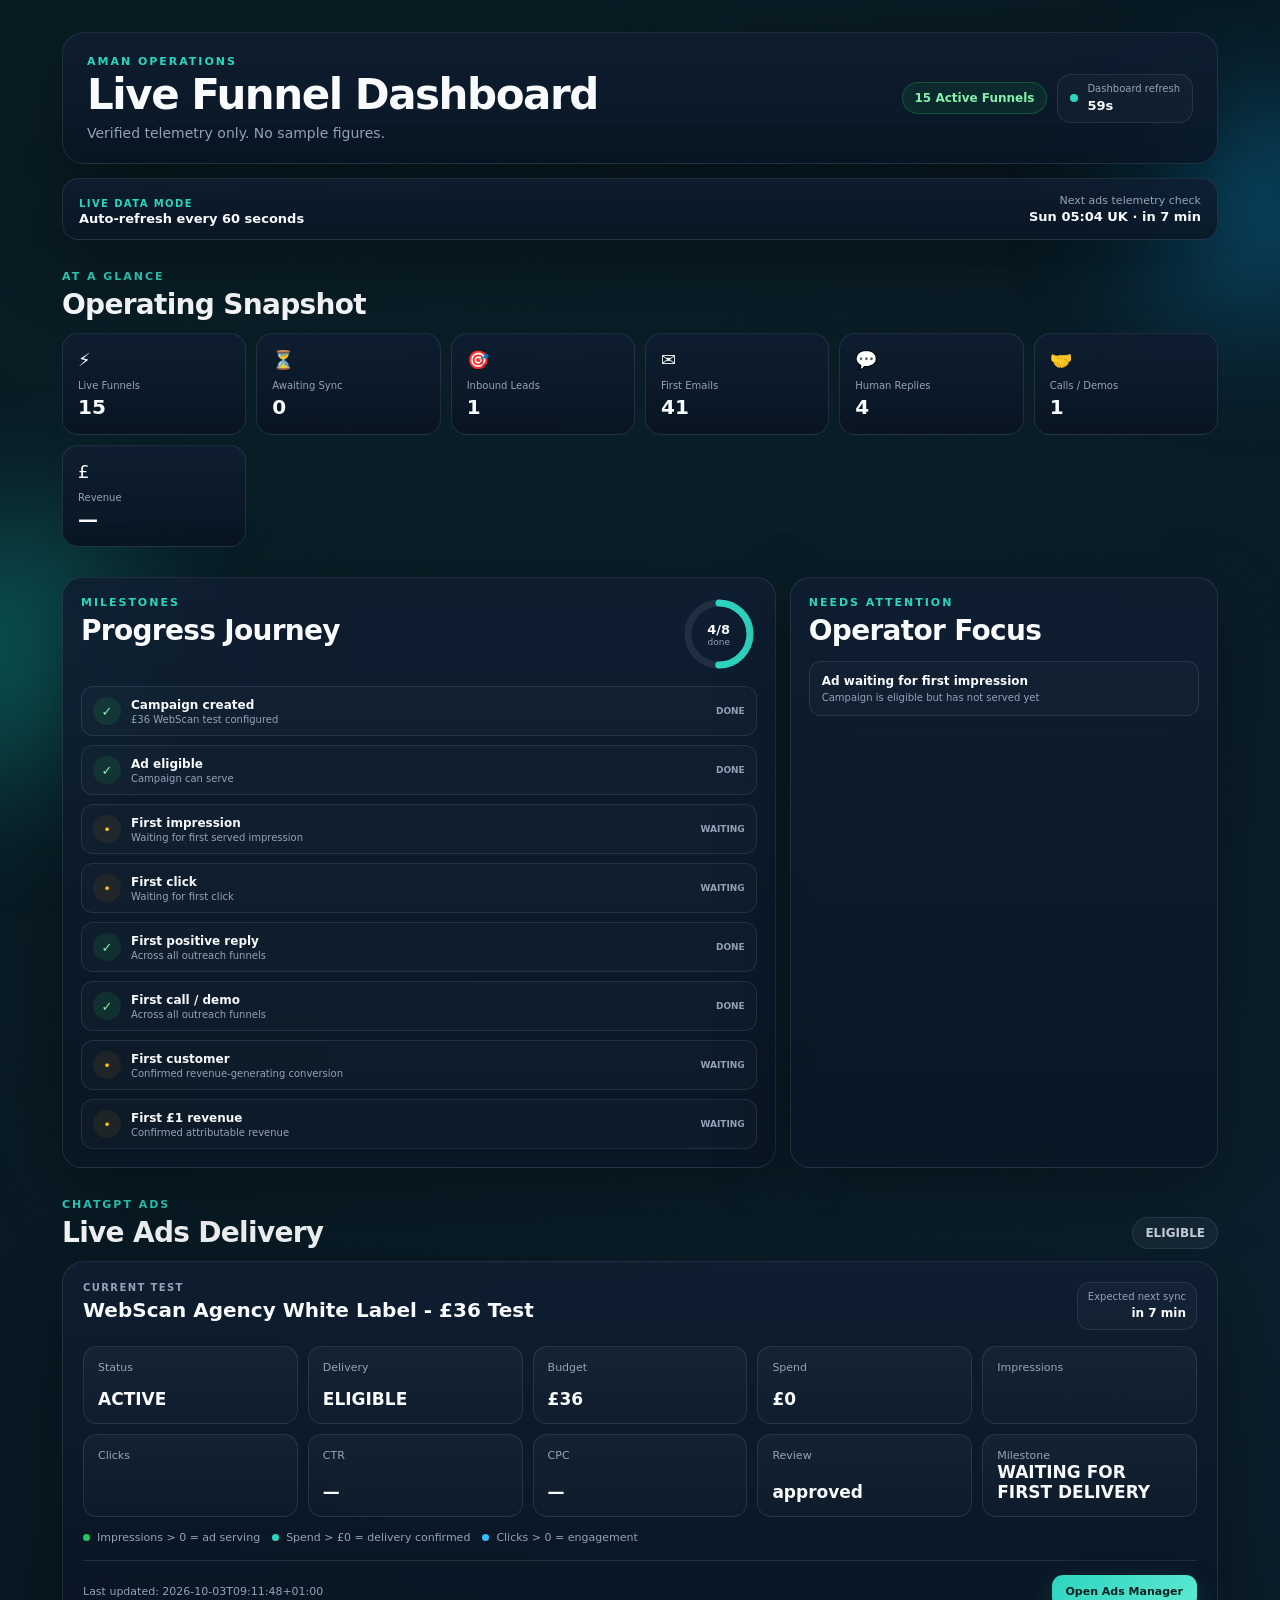
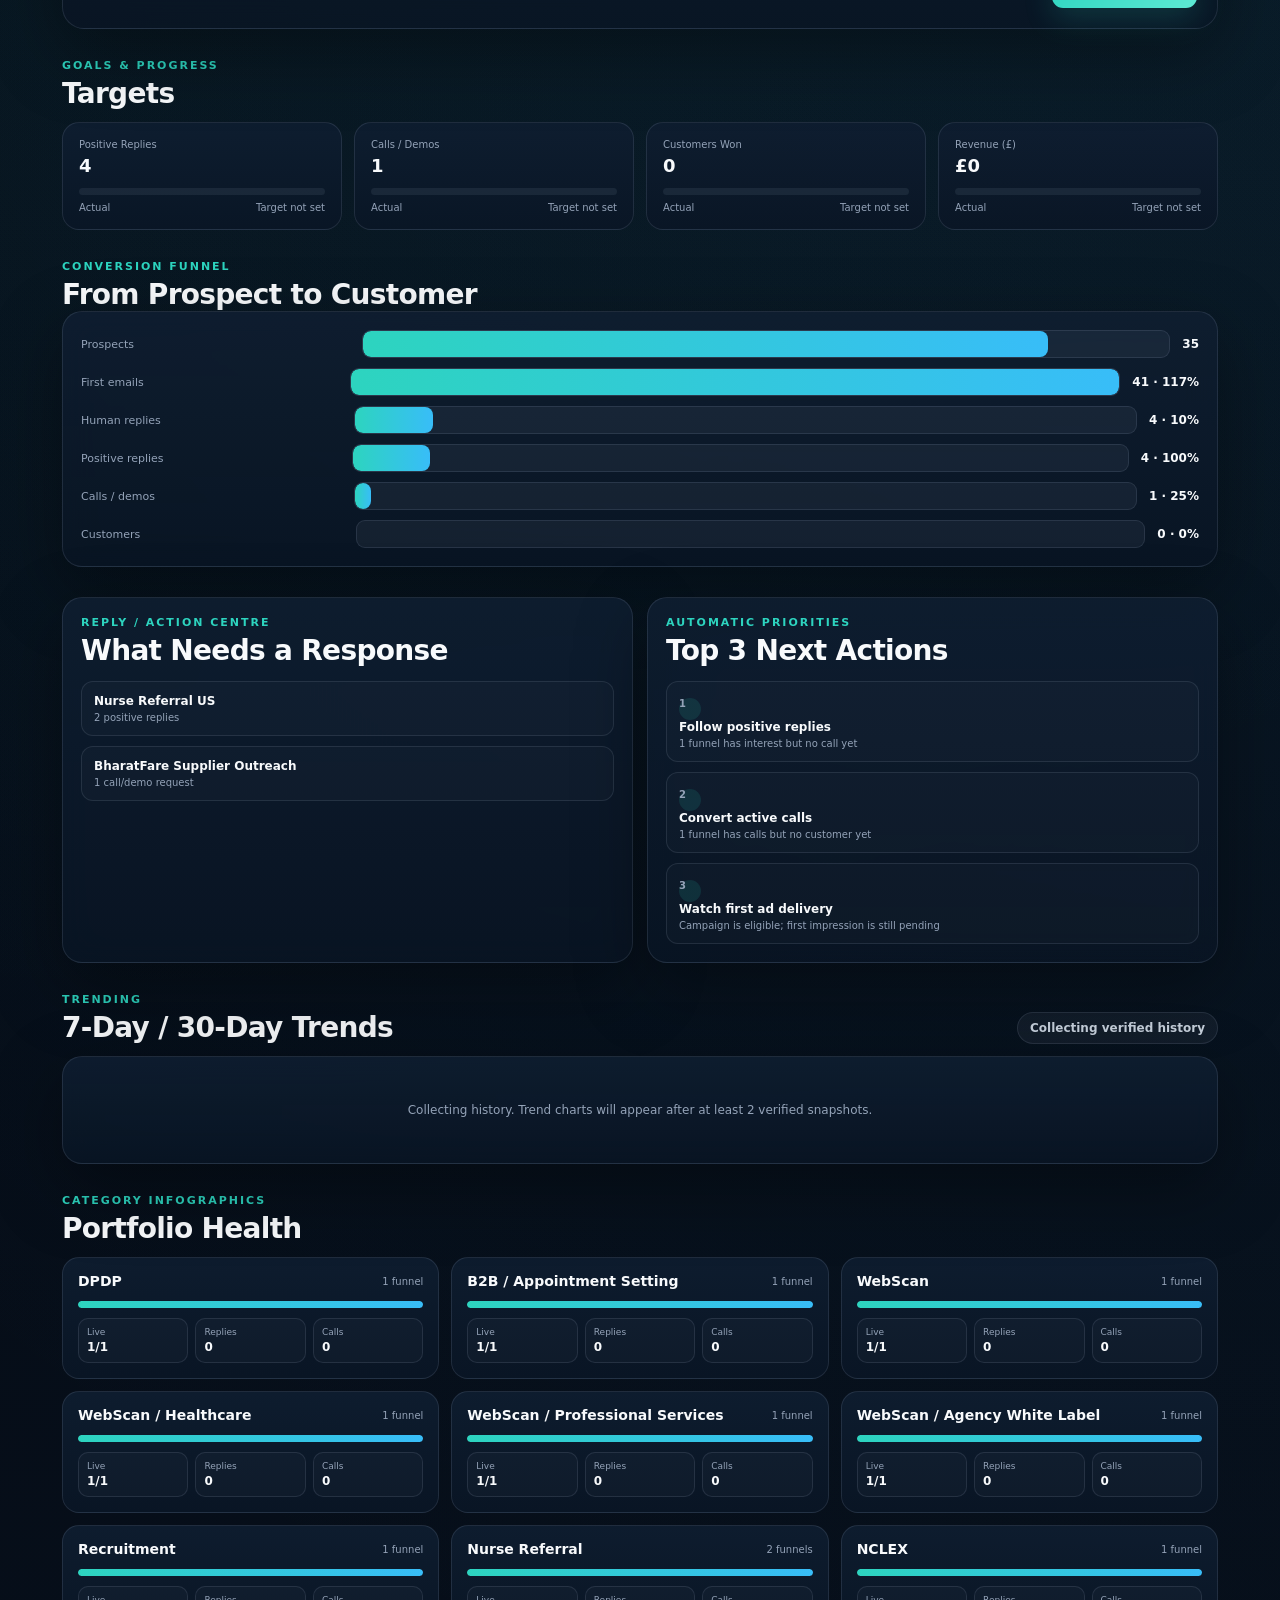
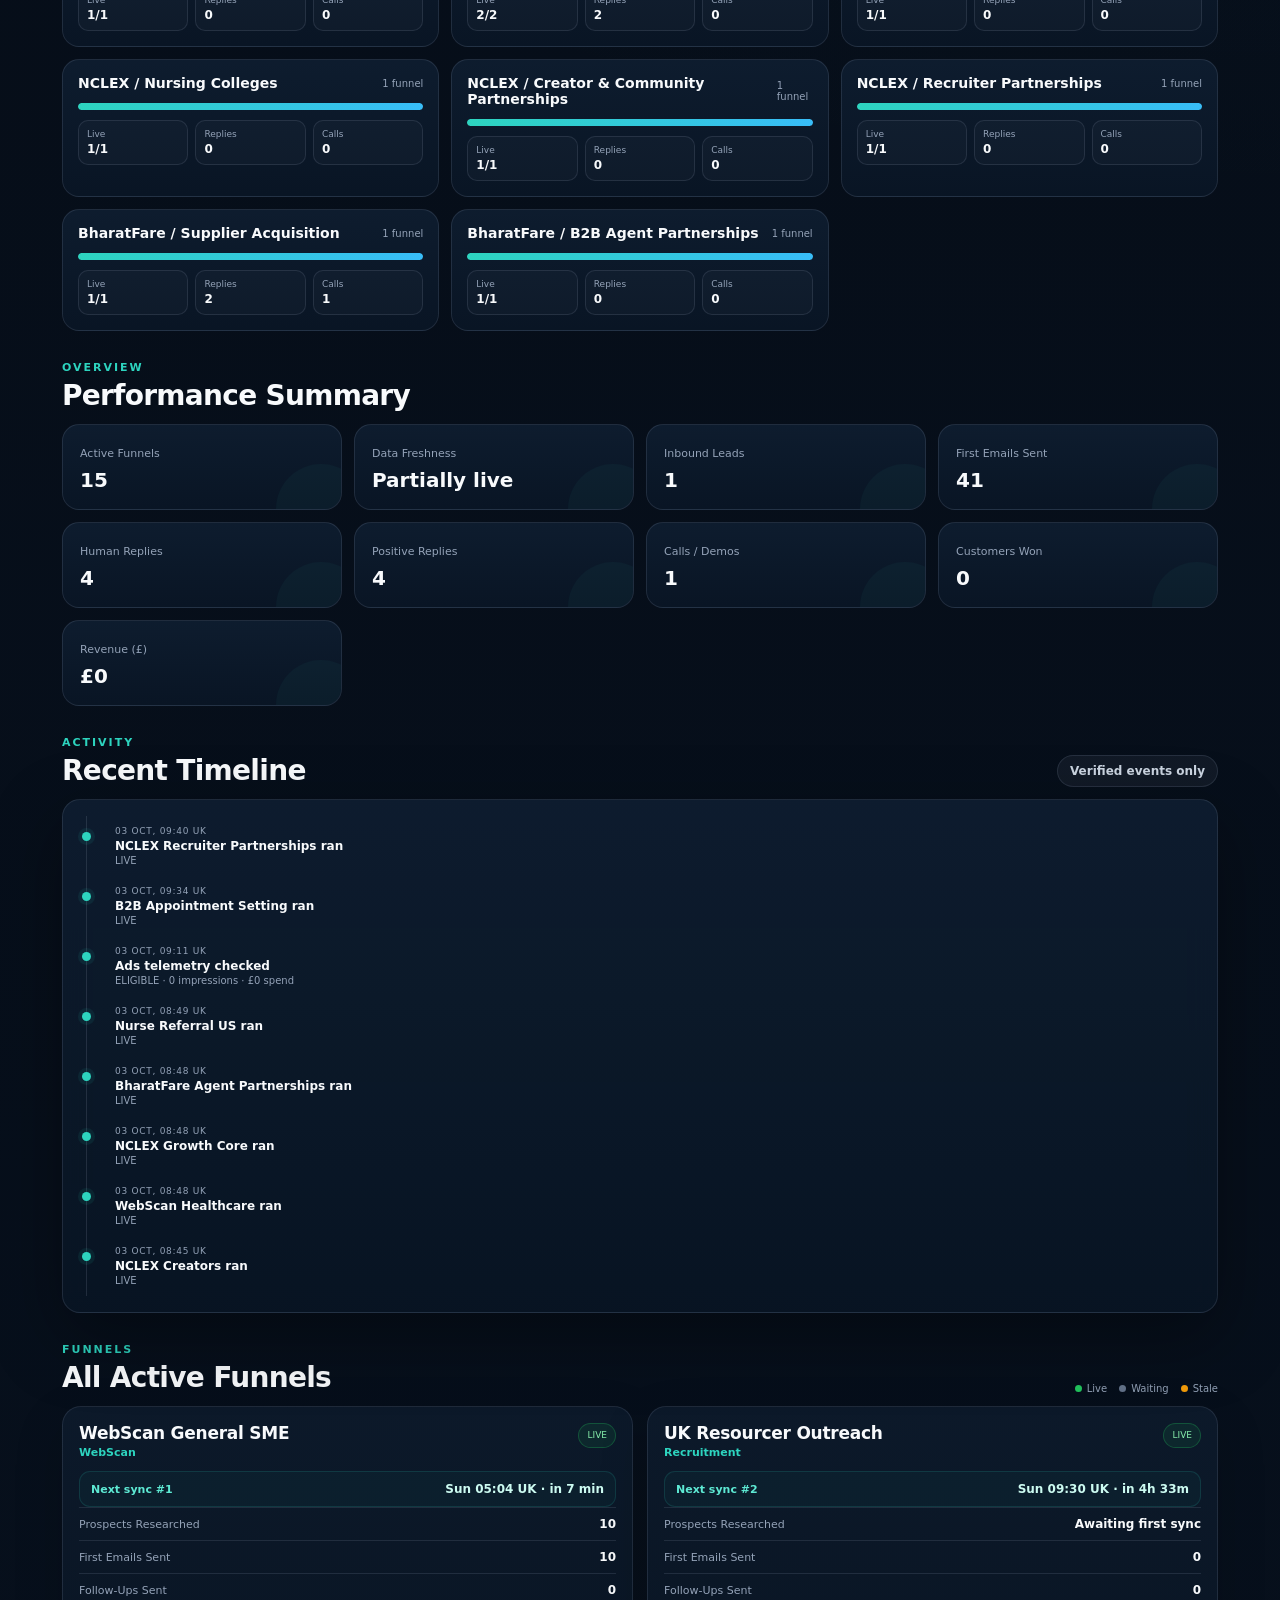
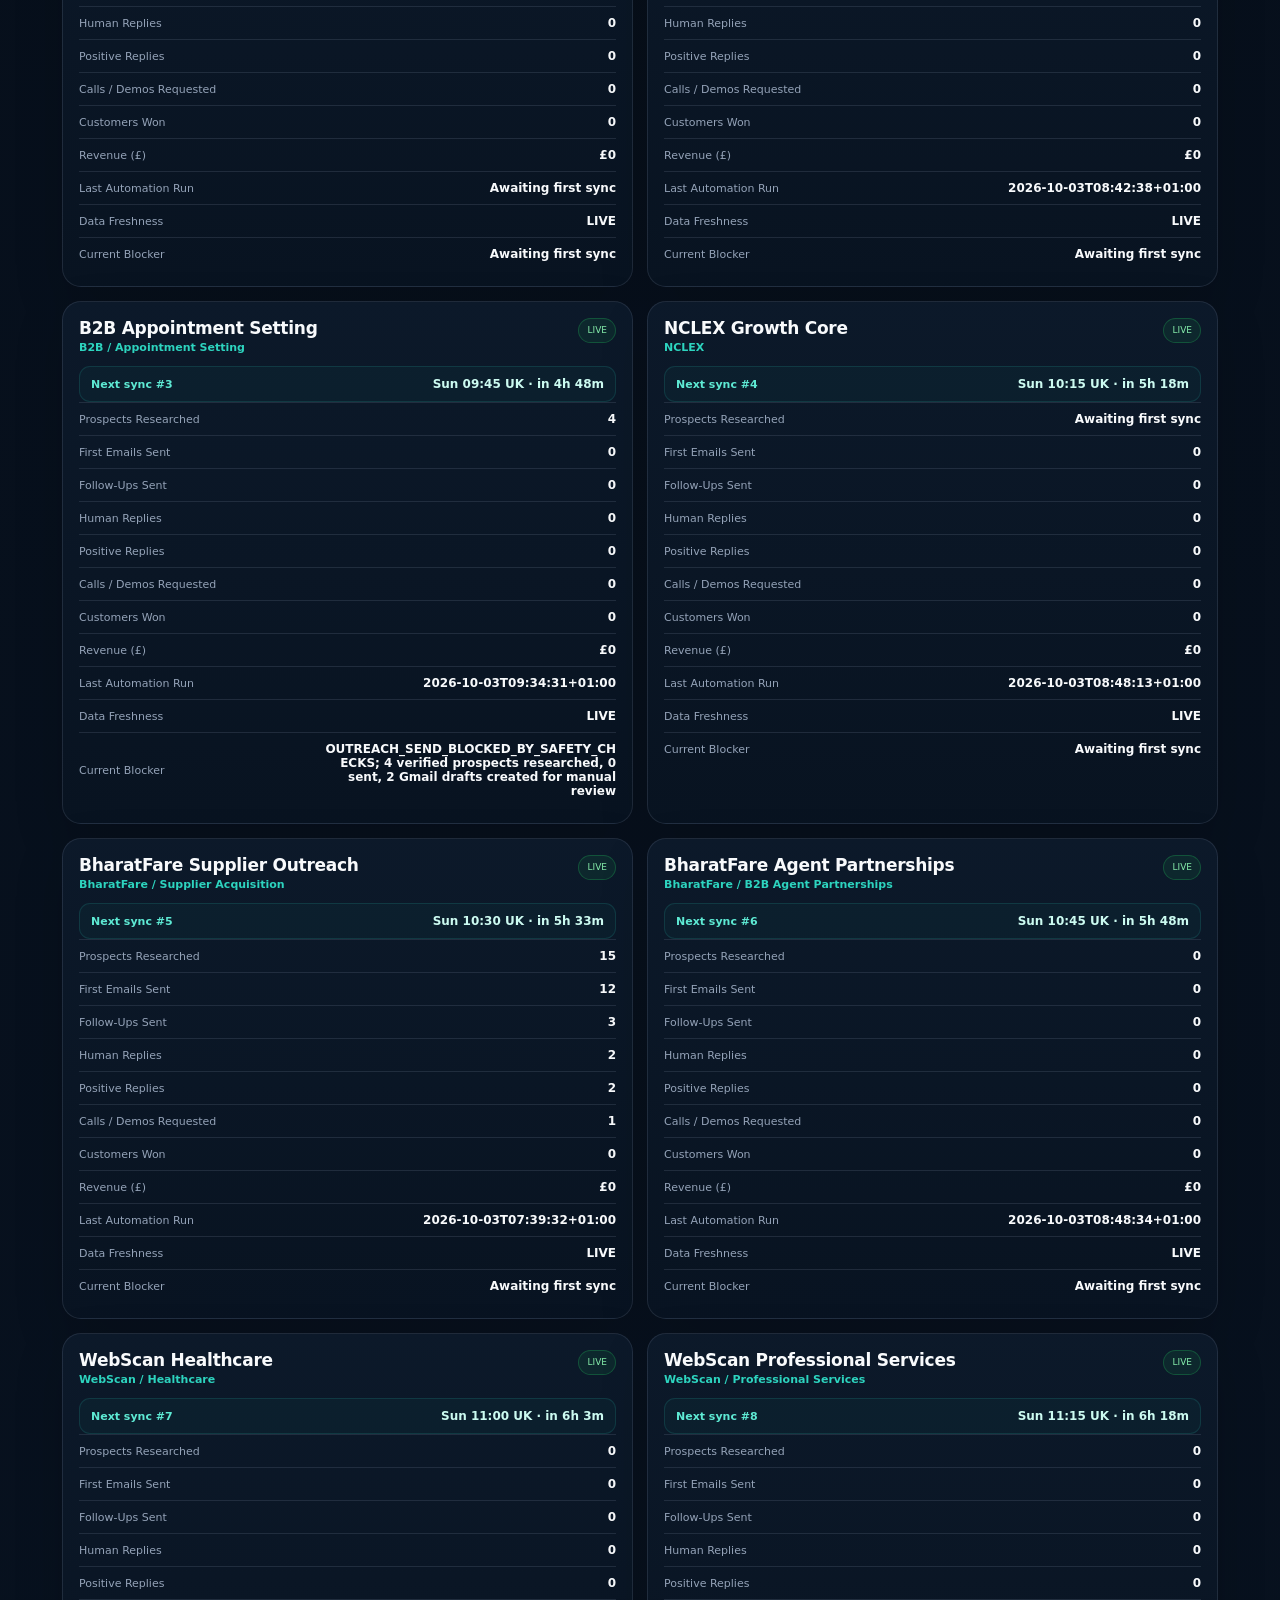
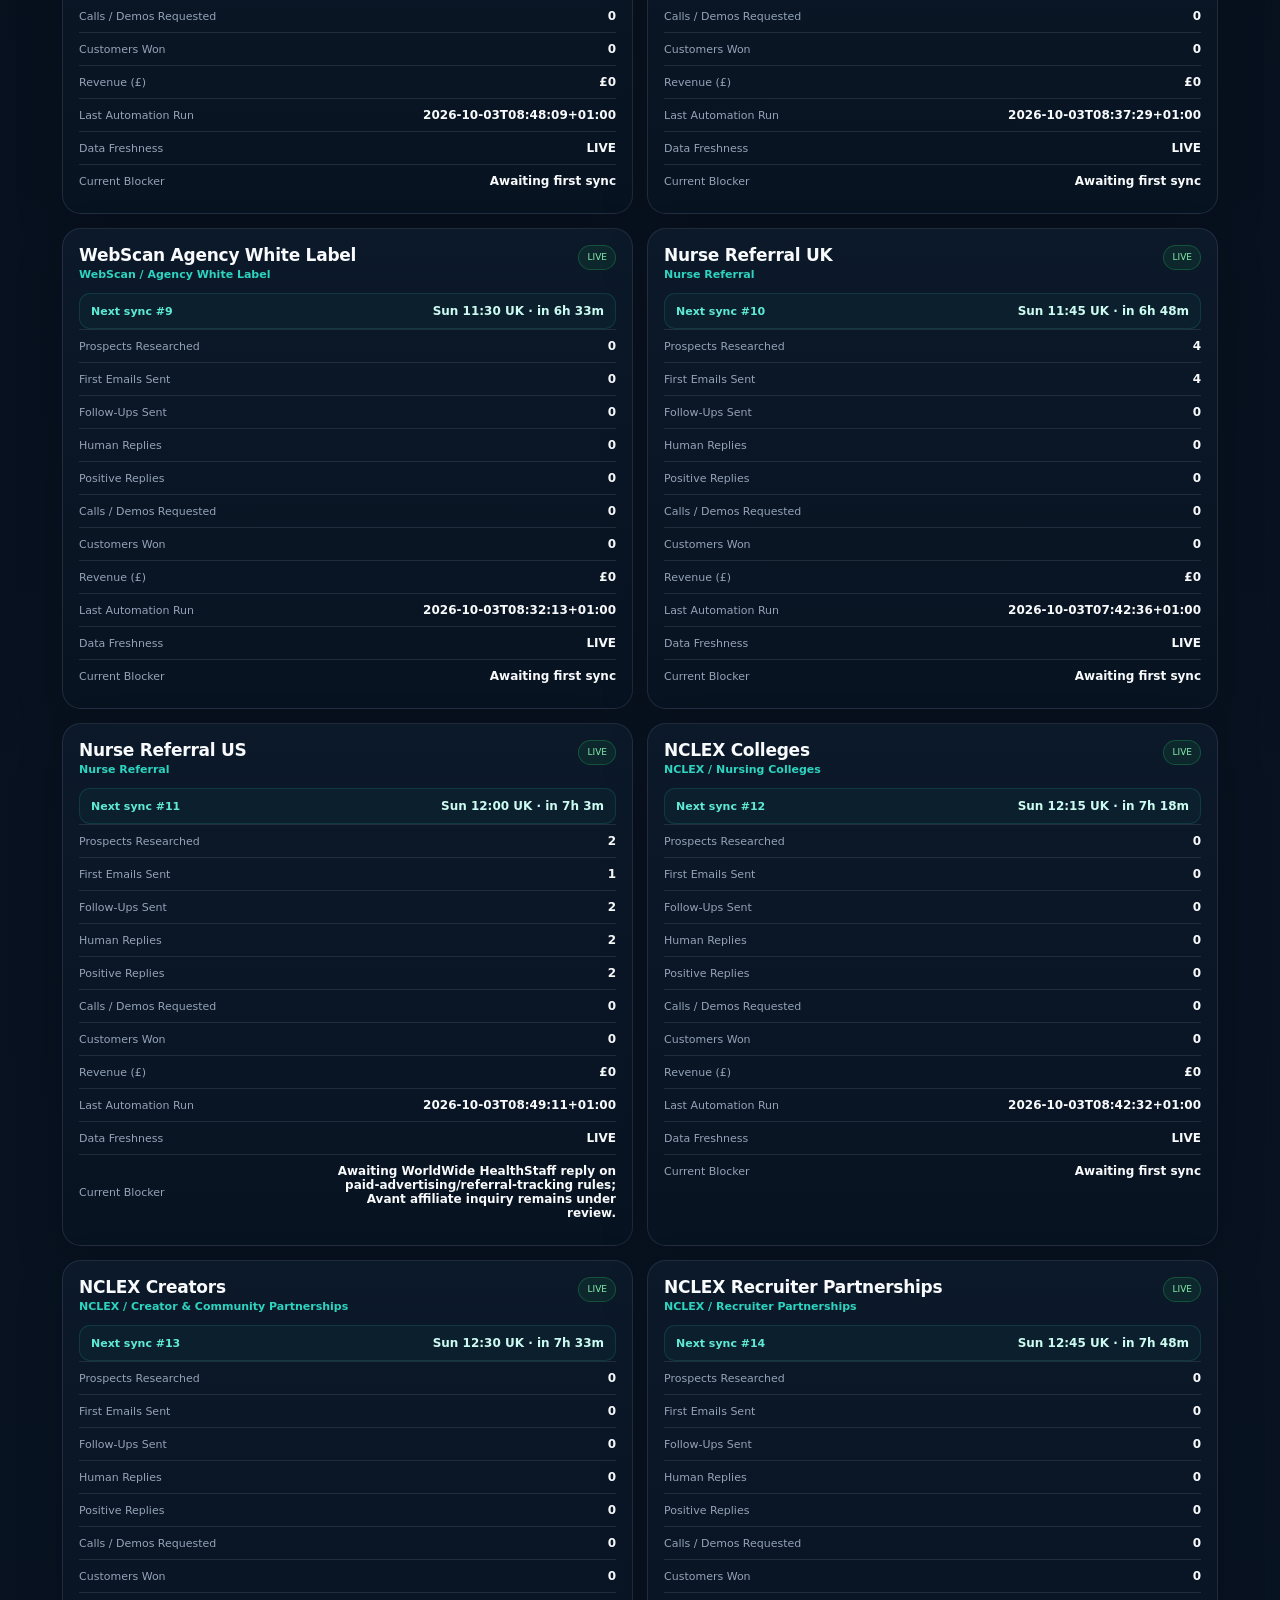
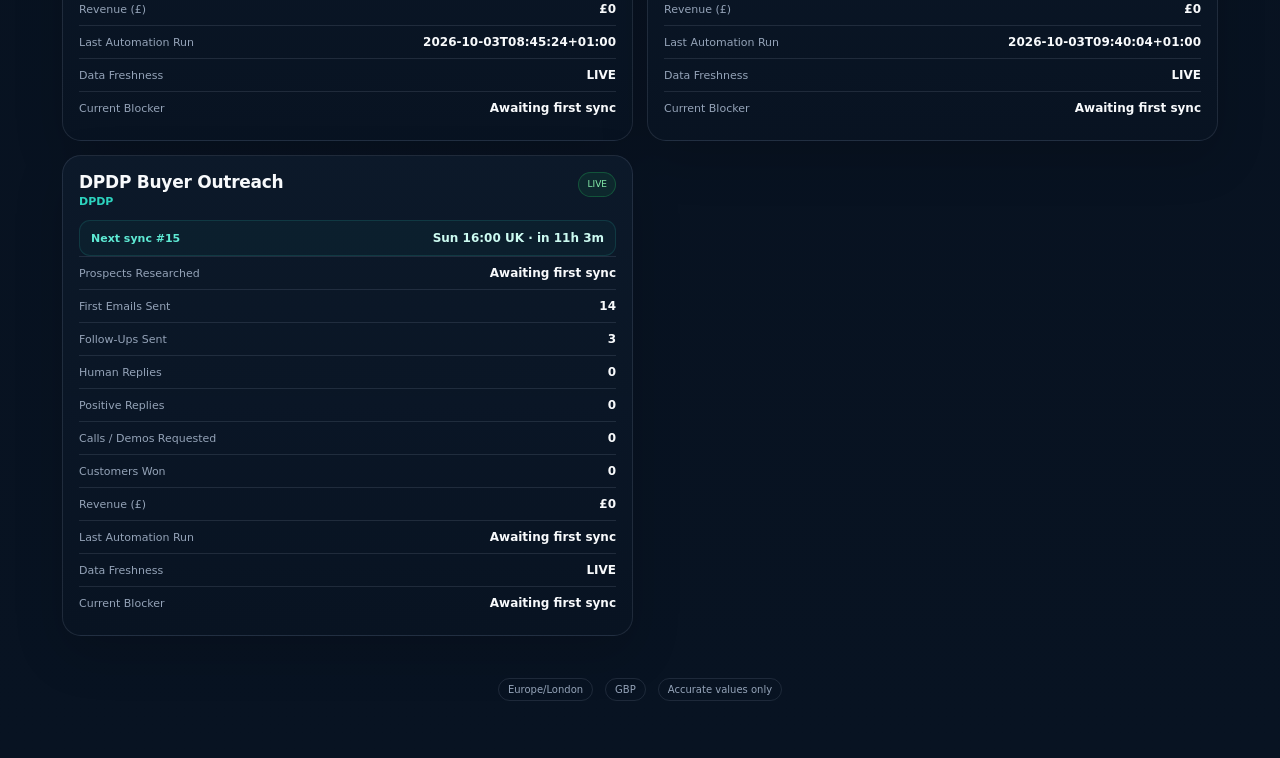
==== commit 32087763: "Show inbound leads in live dashboard" ====
--- a/funnel-dashboard/live.html
+++ b/funnel-dashboard/live.html
@@ -300,14 +300,14 @@
 function humanUntil(dt){if(!dt)return '—';const ms=dt-new Date();if(ms<=0)return 'due now';const mins=Math.ceil(ms/60000);if(mins<60)return 'in '+mins+' min';const hrs=Math.floor(mins/60),rem=mins%60;if(hrs<24)return 'in '+hrs+'h'+(rem?' '+rem+'m':'');return 'in '+Math.floor(hrs/24)+'d'}
 async function loadJson(url){try{const r=await fetch(url+'?ts='+Date.now(),{cache:'no-store'});if(!r.ok)return null;return await r.json()}catch(e){return null}}
 async function buildData(){const base=(await loadJson(source))||{activeFunnels:15,funnels:{},ads:{}};const parts=await Promise.all(funnelIds.map(id=>loadJson('telemetry/funnels/'+id+'.json')));parts.forEach((p,i)=>{if(p){const id=funnelIds[i];base.funnels[id]=Object.assign({},base.funnels[id]||{},p)}});const ad=await loadJson('telemetry/ads/webscan-agency-white-label-36-test.json');if(ad){base.ads=base.ads||{};base.ads['webscan-agency-white-label-36-test']=Object.assign({},base.ads['webscan-agency-white-label-36-test']||{},ad)}return base}
-function aggregate(data){const fs=Object.values(data.funnels||{});const sums={prospectsResearched:0,firstEmailsSent:0,followUpsSent:0,humanReplies:0,positiveReplies:0,callsDemosRequested:0,customersWon:0,revenueGbp:0};for(const f of fs){for(const k in sums)if(typeof f[k]==='number')sums[k]+=f[k]}return {fs,sums}}
-function drawGlance(data){const {fs,sums}=aggregate(data);const live=fs.filter(f=>f.freshness==='LIVE').length, waiting=fs.filter(f=>!f.freshness||f.freshness==='AWAITING_FIRST_SYNC').length;const ad=data.ads&&data.ads['webscan-agency-white-label-36-test'];const items=[['⚡','Live Funnels',live],['⏳','Awaiting Sync',waiting],['✉️','First Emails',sums.firstEmailsSent||'—'],['💬','Human Replies',sums.humanReplies||'—'],['🤝','Calls / Demos',sums.callsDemosRequested||'—'],['£','Revenue',sums.revenueGbp?money(sums.revenueGbp):'—']];document.getElementById('glanceStrip').innerHTML=items.map(x=>'<div class="glance-card"><div class="glance-icon">'+x[0]+'</div><span>'+x[1]+'</span><strong>'+x[2]+'</strong></div>').join('')}
+function aggregate(data){const fs=Object.values(data.funnels||{});const sums={prospectsResearched:0,inboundLeads:0,firstEmailsSent:0,followUpsSent:0,humanReplies:0,positiveReplies:0,callsDemosRequested:0,customersWon:0,revenueGbp:0};for(const f of fs){for(const k in sums)if(typeof f[k]==='number')sums[k]+=f[k]}return {fs,sums}}
+function drawGlance(data){const {fs,sums}=aggregate(data);const live=fs.filter(f=>f.freshness==='LIVE').length, waiting=fs.filter(f=>!f.freshness||f.freshness==='AWAITING_FIRST_SYNC').length;const ad=data.ads&&data.ads['webscan-agency-white-label-36-test'];const items=[['⚡','Live Funnels',live],['⏳','Awaiting Sync',waiting],['🎯','Inbound Leads',sums.inboundLeads||'—'],['✉️','First Emails',sums.firstEmailsSent||'—'],['💬','Human Replies',sums.humanReplies||'—'],['🤝','Calls / Demos',sums.callsDemosRequested||'—'],['£','Revenue',sums.revenueGbp?money(sums.revenueGbp):'—']];document.getElementById('glanceStrip').innerHTML=items.map(x=>'<div class="glance-card"><div class="glance-icon">'+x[0]+'</div><span>'+x[1]+'</span><strong>'+x[2]+'</strong></div>').join('')}
 function drawMilestones(data){const {sums}=aggregate(data);const ad=data.ads&&data.ads['webscan-agency-white-label-36-test']||{};const ms=[['Campaign created',true,'£36 WebScan test configured'],['Ad eligible',ad.deliveryStatus==='ELIGIBLE'||ad.status==='ACTIVE','Campaign can serve'],['First impression',Number(ad.impressions)>0,'Waiting for first served impression'],['First click',Number(ad.clicks)>0,'Waiting for first click'],['First positive reply',sums.positiveReplies>0,'Across all outreach funnels'],['First call / demo',sums.callsDemosRequested>0,'Across all outreach funnels'],['First customer',sums.customersWon>0,'Confirmed revenue-generating conversion'],['First £1 revenue',sums.revenueGbp>0,'Confirmed attributable revenue']];const done=ms.filter(x=>x[1]).length;set('milestoneCount',done+'/'+ms.length);const circumference=195;const ring=document.getElementById('milestoneRing');if(ring)ring.style.strokeDashoffset=String(circumference-(circumference*done/ms.length));document.getElementById('milestones').innerHTML=ms.map(x=>'<div class="milestone '+(x[1]?'done':'waiting')+'"><div class="milestone-icon">'+(x[1]?'✓':'•')+'</div><div><div class="milestone-title">'+x[0]+'</div><div class="milestone-sub">'+x[2]+'</div></div><div class="milestone-state">'+(x[1]?'Done':'Waiting')+'</div></div>').join('')}
 function drawAttention(data){const {fs,sums}=aggregate(data);const items=[];const blocked=fs.filter(f=>f.freshness==='TELEMETRY_SYNC_BLOCKED');const stale=fs.filter(f=>f.freshness==='STALE');const waiting=fs.filter(f=>!f.freshness||f.freshness==='AWAITING_FIRST_SYNC');if(blocked.length)items.push(['Telemetry blocked',blocked.length+' funnel'+(blocked.length>1?'s':'')+' need a successful write']);if(stale.length)items.push(['Stale telemetry',stale.length+' funnel'+(stale.length>1?'s are':' is')+' overdue']);if(waiting.length)items.push(['Awaiting first sync',waiting.length+' funnel'+(waiting.length>1?'s have':' has')+' not reported yet']);const ad=data.ads&&data.ads['webscan-agency-white-label-36-test']||{};if(!(Number(ad.impressions)>0))items.push(['Ad waiting for first impression','Campaign is eligible but has not served yet']);if(!sums.positiveReplies)items.push(['No positive reply recorded yet','Keep watching outreach funnels for first commercial signal']);document.getElementById('attentionList').innerHTML=(items.length?items:[['Everything synced','No current blockers detected']]).slice(0,5).map(x=>'<div class="attention-item"><strong>'+x[0]+'</strong><span>'+x[1]+'</span></div>').join('')}
 function drawCategoryGrid(data){const groups={};for(const f of Object.values(data.funnels||{})){const c=f.category||'Other';if(!groups[c])groups[c]=[];groups[c].push(f)}document.getElementById('categoryGrid').innerHTML=Object.entries(groups).map(([name,arr])=>{const live=arr.filter(f=>f.freshness==='LIVE').length;const replies=arr.reduce((a,f)=>a+(Number(f.humanReplies)||0),0);const calls=arr.reduce((a,f)=>a+(Number(f.callsDemosRequested)||0),0);const revenue=arr.reduce((a,f)=>a+(Number(f.revenueGbp)||0),0);const pct=Math.round((live/arr.length)*100);return '<div class="category-card"><div class="category-top"><div class="category-name">'+name+'</div><div class="category-count">'+arr.length+' funnel'+(arr.length>1?'s':'')+'</div></div><div class="health-bar"><div class="health-fill" style="width:'+pct+'%"></div></div><div class="category-stats"><div class="category-stat"><span>Live</span><strong>'+live+'/'+arr.length+'</strong></div><div class="category-stat"><span>Replies</span><strong>'+replies+'</strong></div><div class="category-stat"><span>Calls</span><strong>'+calls+'</strong></div></div>'+(revenue?'<div class="category-stat" style="margin-top:8px"><span>Revenue</span><strong>'+money(revenue)+'</strong></div>':'')+'</div>'}).join('')}
 function drawTimeline(data){const events=[];const ad=data.ads&&data.ads['webscan-agency-white-label-36-test'];if(ad&&ad.lastChecked)events.push({t:new Date(ad.lastChecked),title:'Ads telemetry checked',sub:(ad.deliveryStatus||'Unknown')+' · '+(Number(ad.impressions)||0)+' impressions · '+money(Number(ad.spendGbp)||0)+' spend'});for(const f of Object.values(data.funnels||{})){if(f.lastRun){const d=new Date(f.lastRun);if(!isNaN(d))events.push({t:d,title:f.name+' ran',sub:(f.freshness||'').replaceAll('_',' ')})}}events.sort((a,b)=>b.t-a.t);document.getElementById('activityTimeline').innerHTML=(events.length?events.slice(0,8):[{t:null,title:'Waiting for first verified activity',sub:'Events will appear here after successful telemetry writes'}]).map(e=>'<div class="timeline-item"><div class="timeline-time">'+(e.t?new Intl.DateTimeFormat('en-GB',{timeZone:'Europe/London',day:'2-digit',month:'short',hour:'2-digit',minute:'2-digit',hour12:false}).format(e.t)+' UK':'—')+'</div><div class="timeline-title">'+e.title+'</div><div class="timeline-sub">'+e.sub+'</div></div>').join('')}
 function drawAds(data){const ad=data.ads&&data.ads['webscan-agency-white-label-36-test'];if(!ad)return;set('adCampaignName',ad.campaignName);set('adStatus',ad.status);set('adDelivery',ad.deliveryStatus);set('adBudget',money(ad.lifetimeBudgetGbp));set('adSpend',money(ad.spendGbp));set('adImpressions',ad.impressions);set('adClicks',ad.clicks);set('adCtr',ad.ctr==null?'—':ad.ctr+'%');set('adCpc',ad.cpcGbp==null?'—':money(ad.cpcGbp));set('adReview',ad.reviewStatus||'—');set('adMilestone',(ad.milestone||'—').replaceAll('_',' '));set('adDeliveryBadge',ad.deliveryStatus||'—');set('lastUpdated','Last updated: '+(ad.lastChecked||data.generatedAt||'—'))}
-function drawSummary(data){const {fs,sums}=aggregate(data);const has=Object.values(sums).some(v=>v>0);const rows=[['Active Funnels',data.activeFunnels||fs.length],['Data Freshness',fs.some(f=>f.freshness==='LIVE')?'Partially live':'Awaiting first sync'],['First Emails Sent',has?sums.firstEmailsSent:'Awaiting first sync'],['Human Replies',has?sums.humanReplies:'Awaiting first sync'],['Positive Replies',has?sums.positiveReplies:'Awaiting first sync'],['Calls / Demos',has?sums.callsDemosRequested:'Awaiting first sync'],['Customers Won',has?sums.customersWon:'Awaiting first sync'],['Revenue (£)',has?money(sums.revenueGbp):'Awaiting first sync']];document.getElementById('summaryGrid').innerHTML=rows.map(r=>'<div class="summary-card"><span>'+r[0]+'</span><strong>'+r[1]+'</strong></div>').join('')}
+function drawSummary(data){const {fs,sums}=aggregate(data);const has=Object.values(sums).some(v=>v>0);const rows=[['Active Funnels',data.activeFunnels||fs.length],['Data Freshness',fs.some(f=>f.freshness==='LIVE')?'Partially live':'Awaiting first sync'],['Inbound Leads',has?sums.inboundLeads:'Awaiting first sync'],['First Emails Sent',has?sums.firstEmailsSent:'Awaiting first sync'],['Human Replies',has?sums.humanReplies:'Awaiting first sync'],['Positive Replies',has?sums.positiveReplies:'Awaiting first sync'],['Calls / Demos',has?sums.callsDemosRequested:'Awaiting first sync'],['Customers Won',has?sums.customersWon:'Awaiting first sync'],['Revenue (£)',has?money(sums.revenueGbp):'Awaiting first sync']];document.getElementById('summaryGrid').innerHTML=rows.map(r=>'<div class="summary-card"><span>'+r[0]+'</span><strong>'+r[1]+'</strong></div>').join('')}
 function statusClass(fresh){if(fresh==='LIVE')return 'live-status';if(fresh==='STALE'||fresh==='TELEMETRY_SYNC_BLOCKED')return 'stale-status';return ''}
 function drawFunnels(data){
   const root=document.getElementById('funnels');root.innerHTML='';
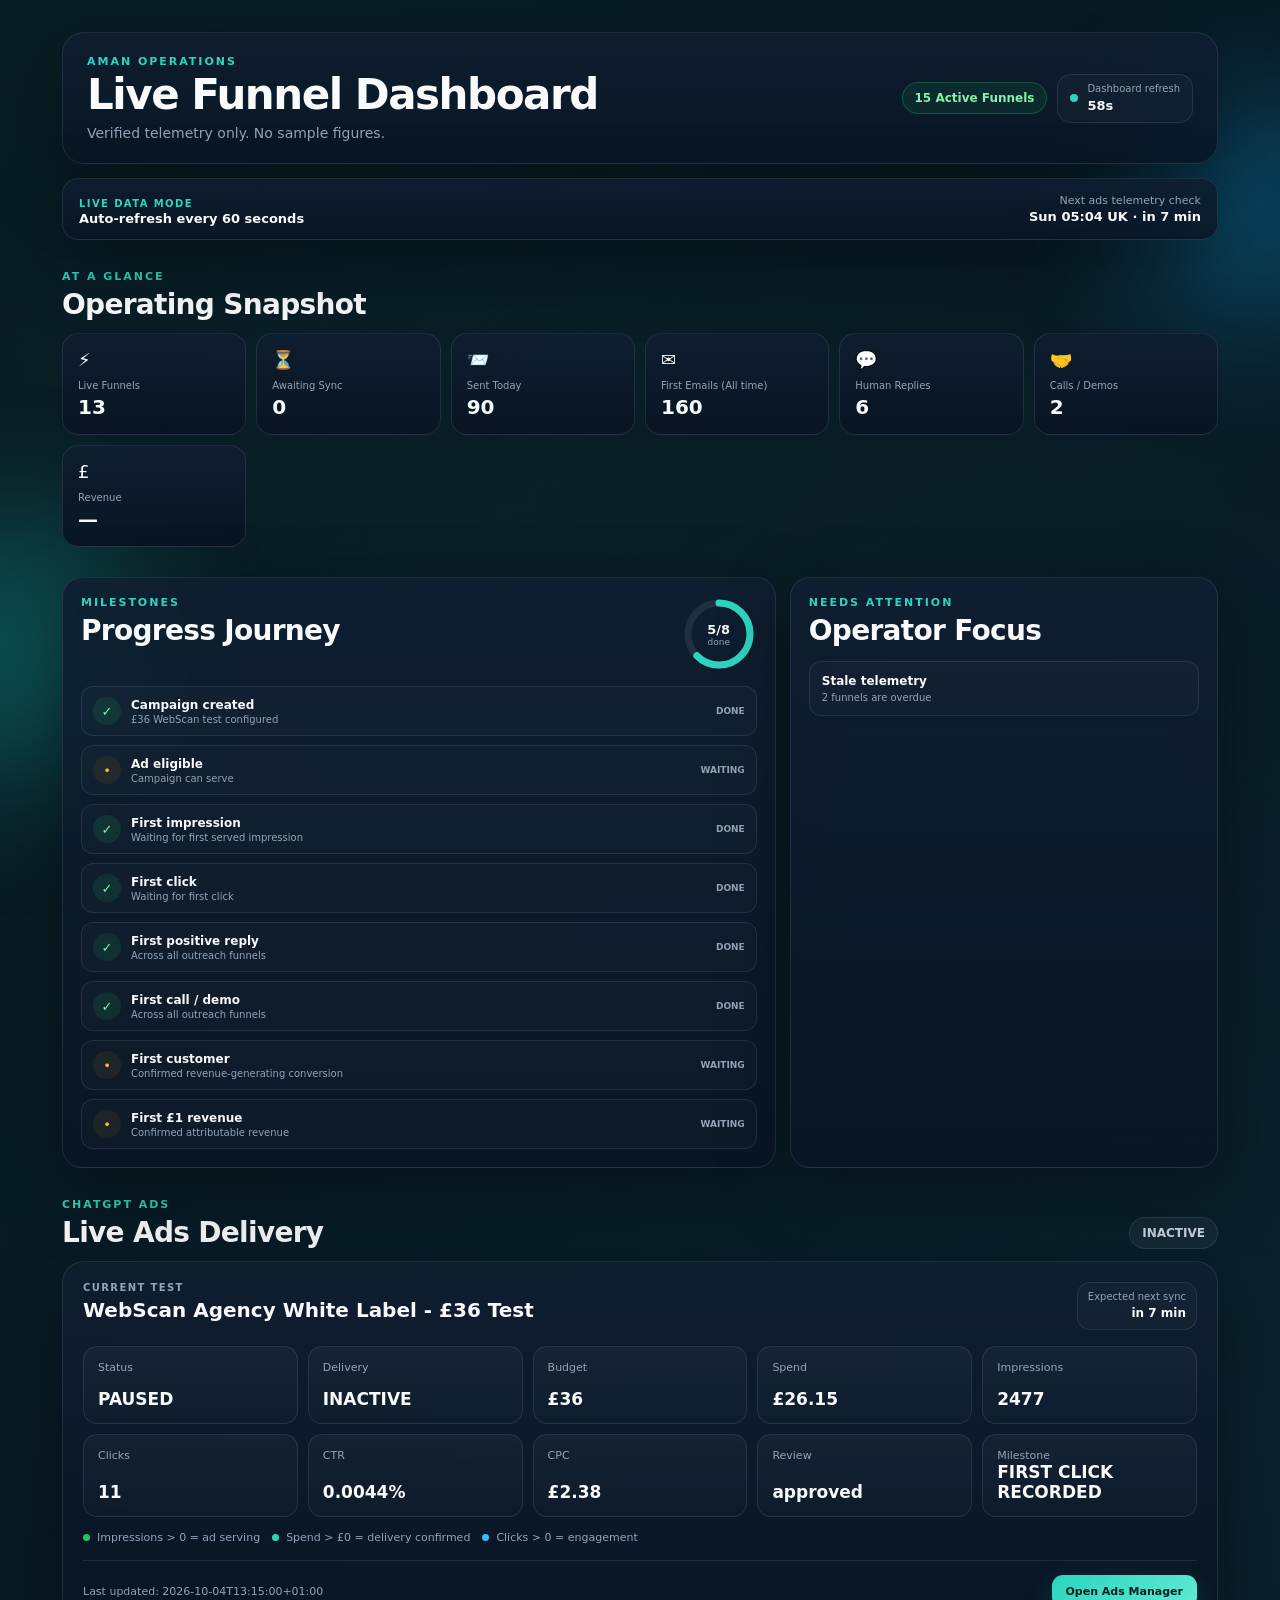
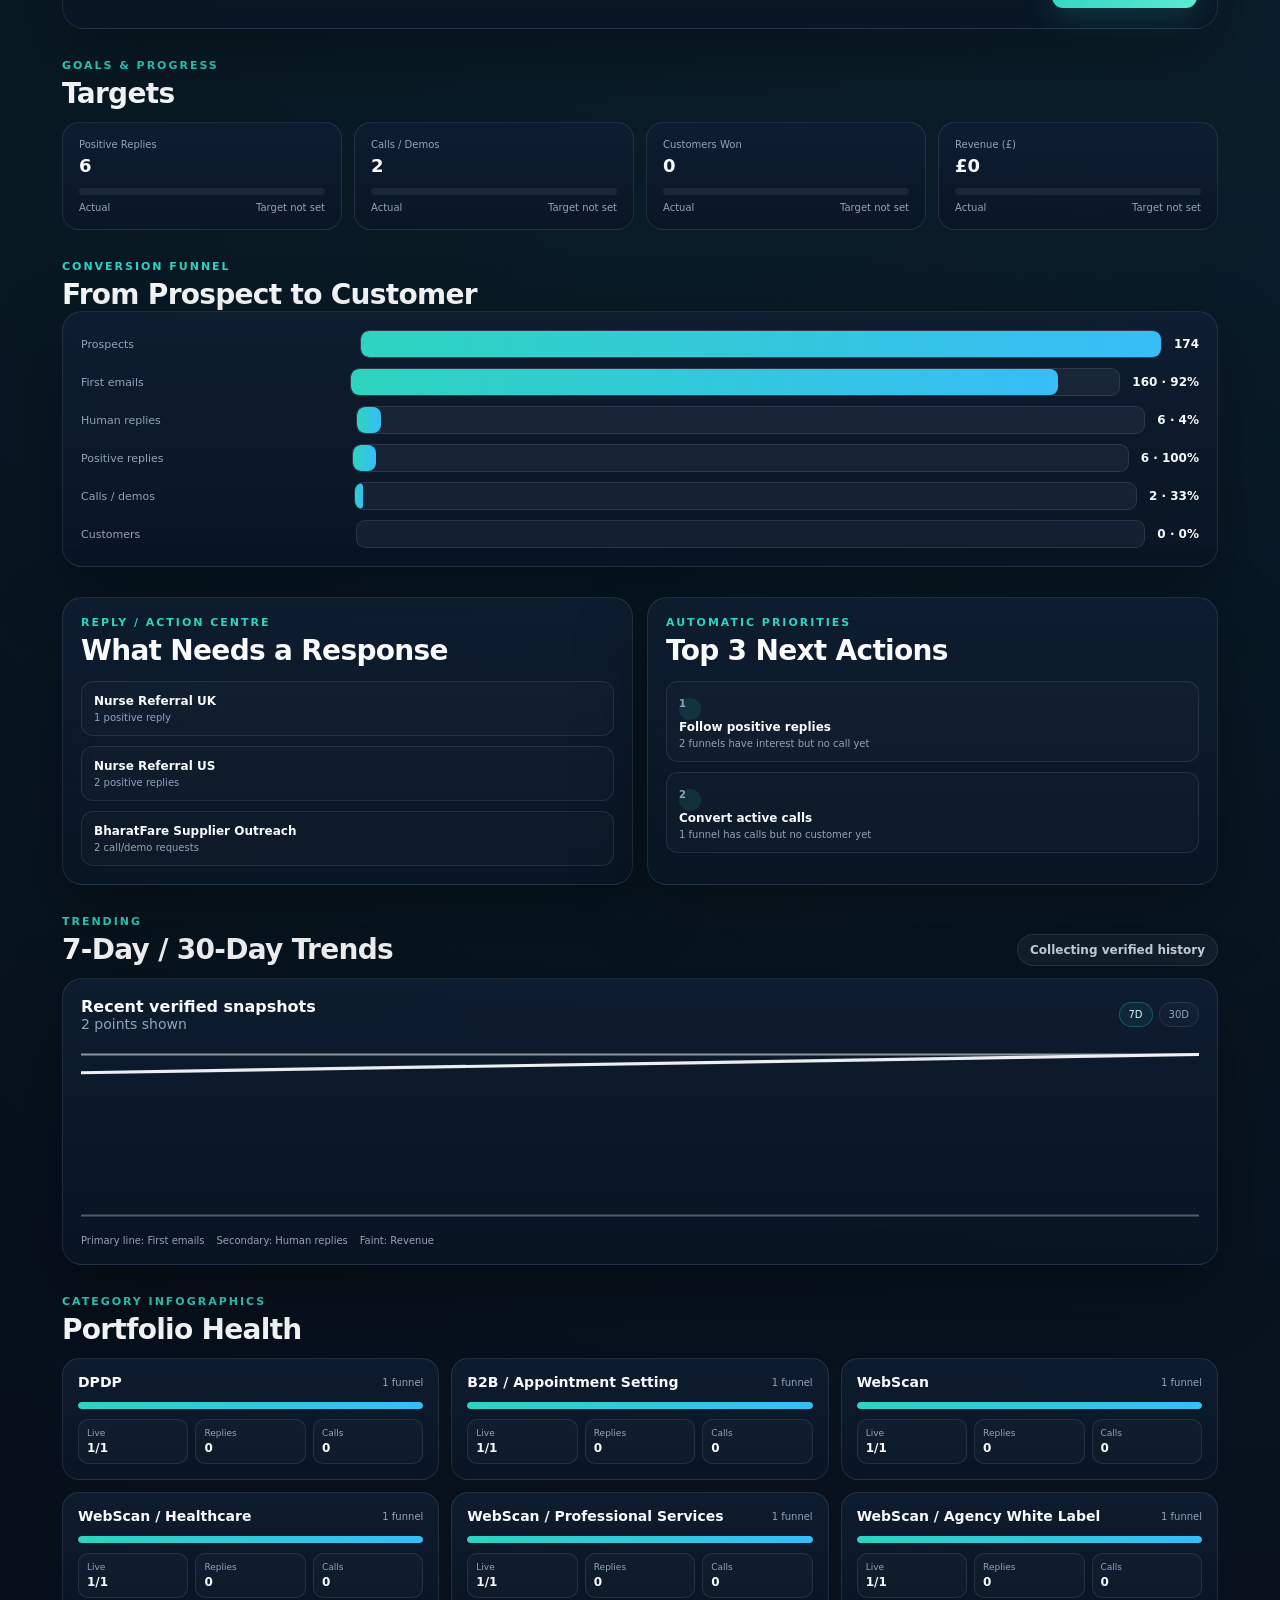
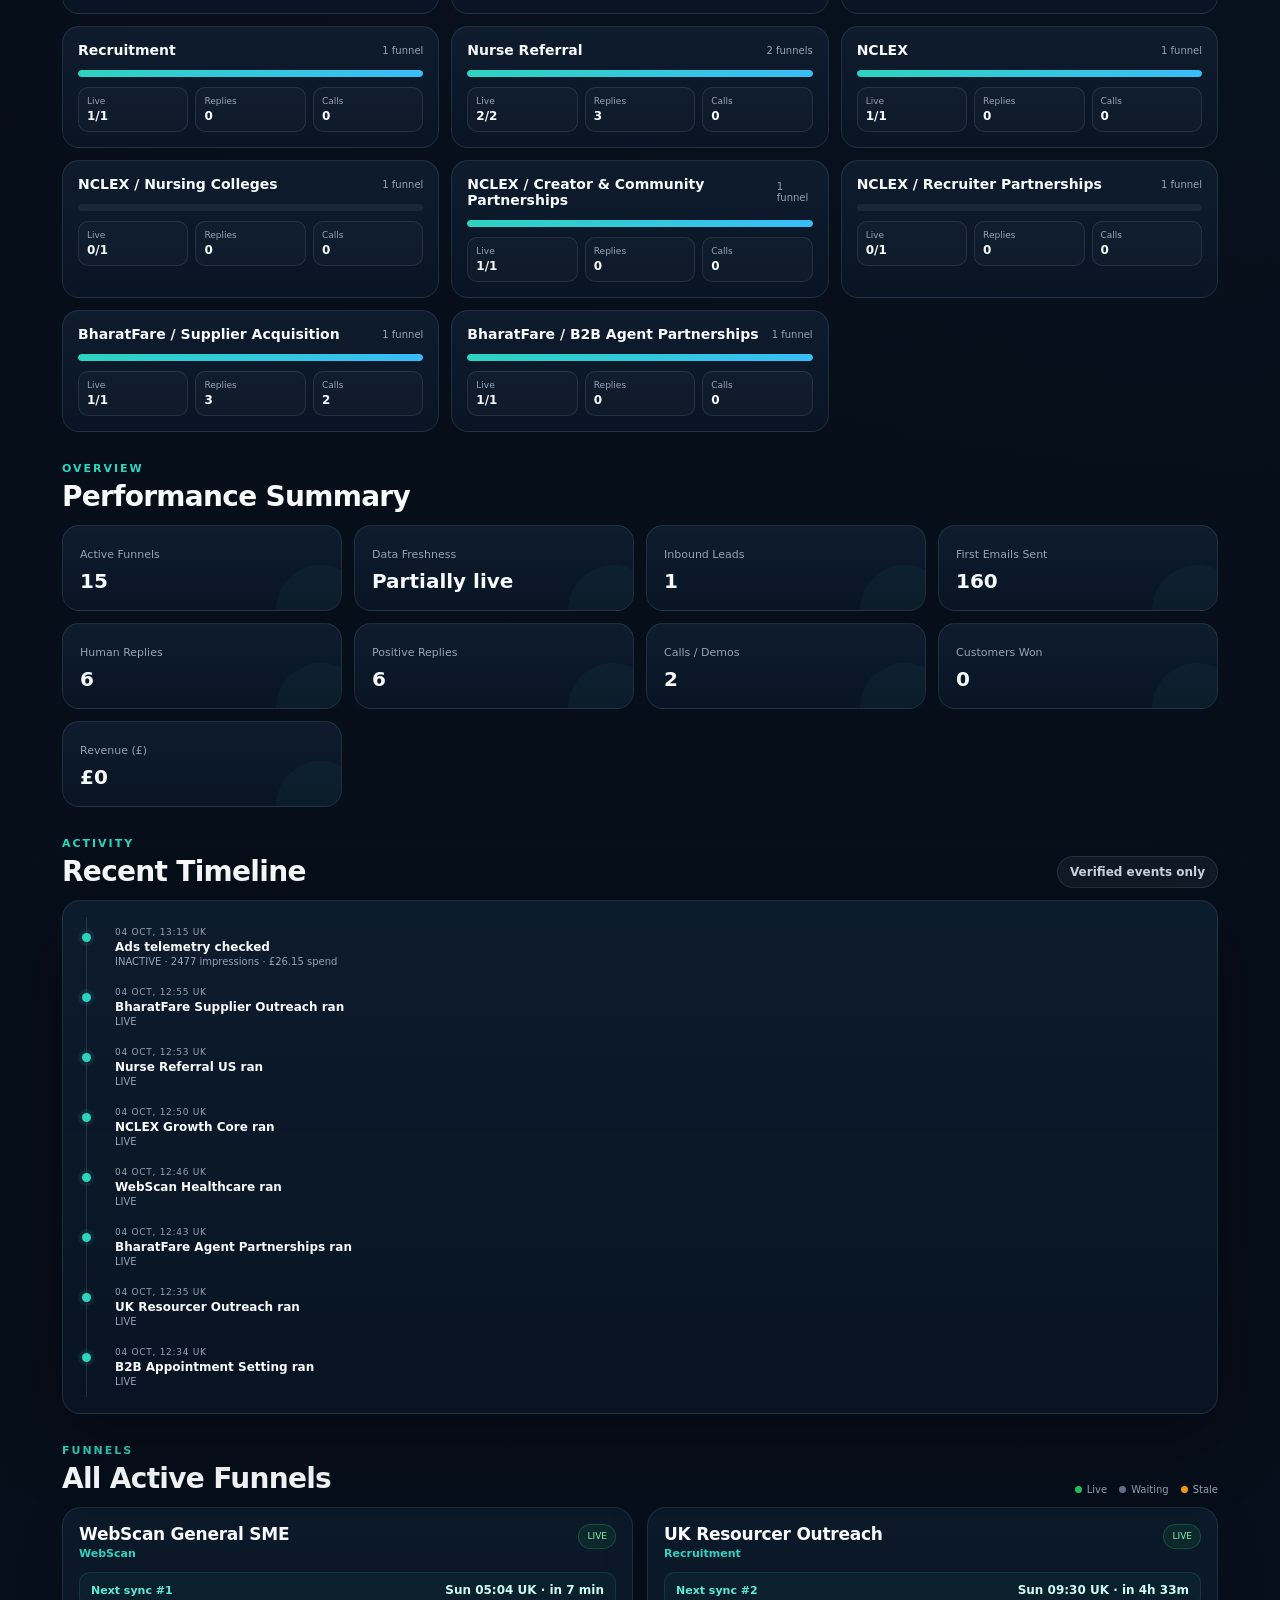
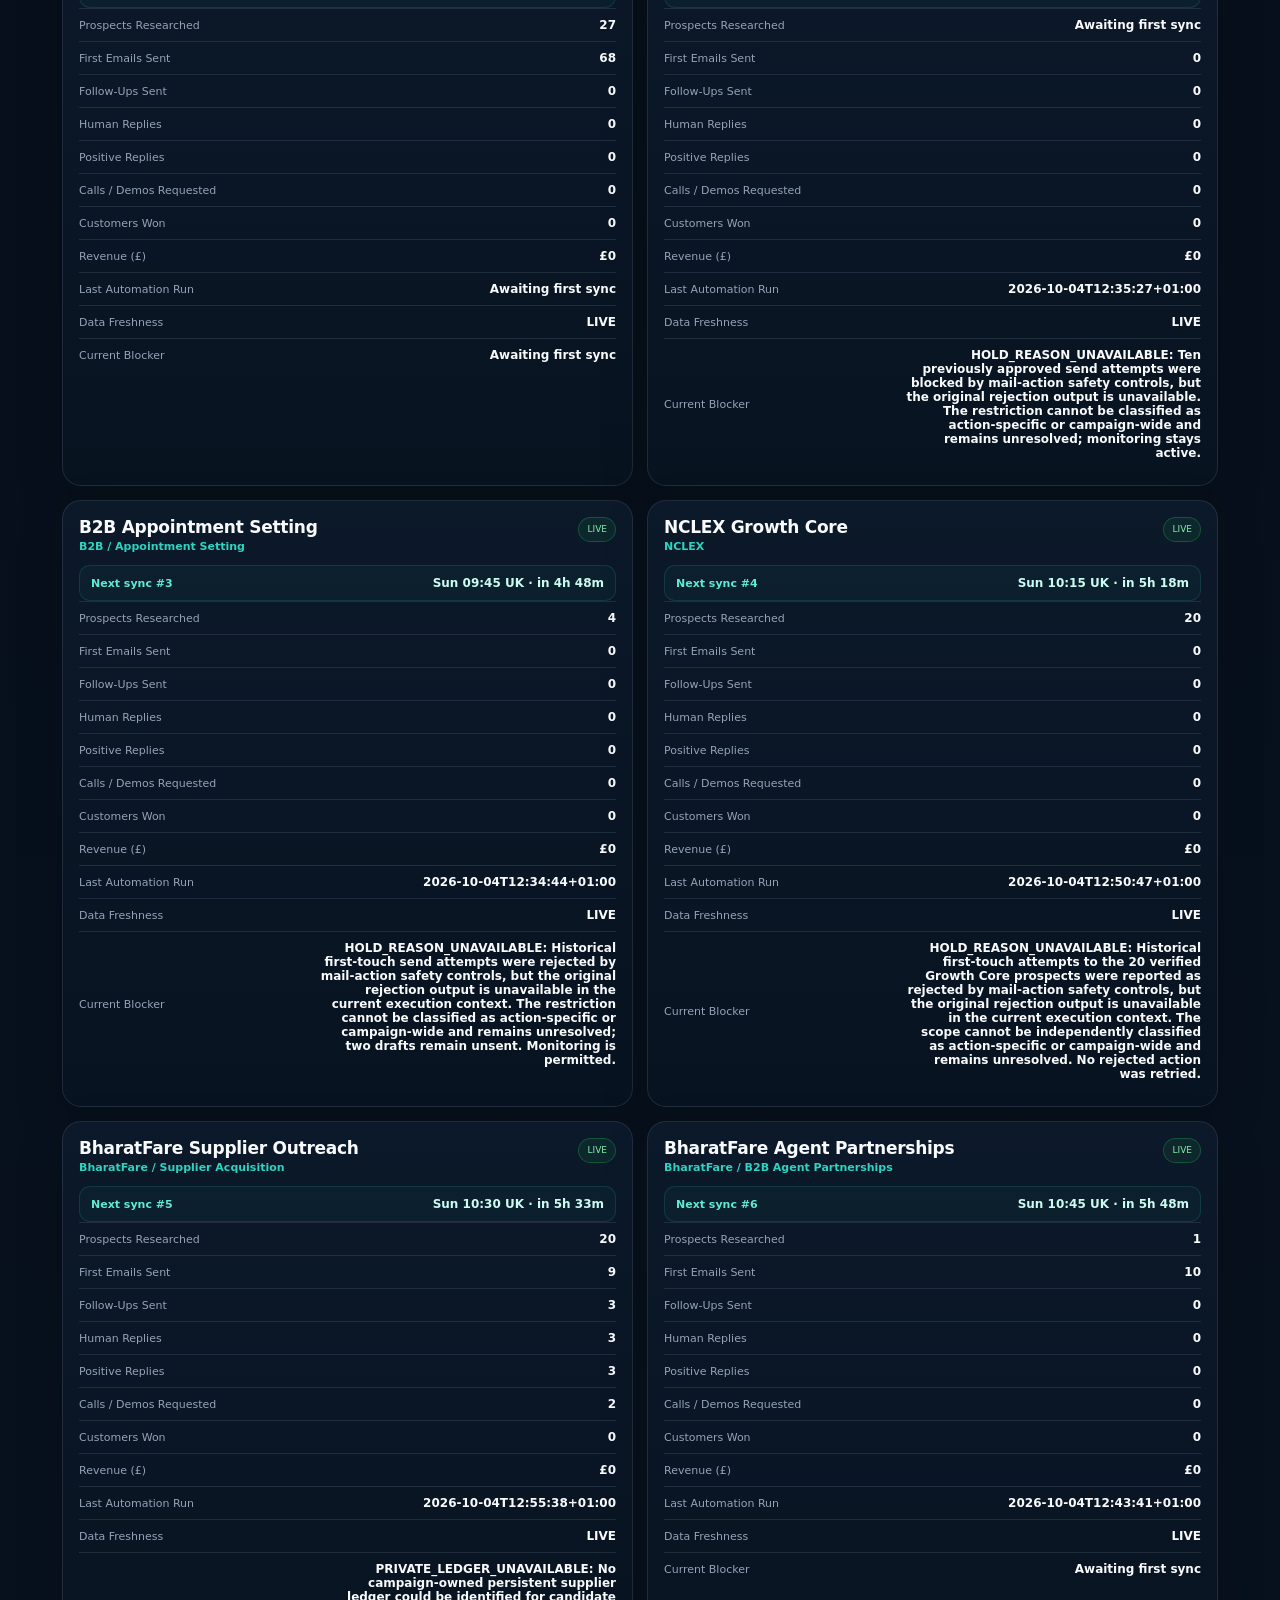
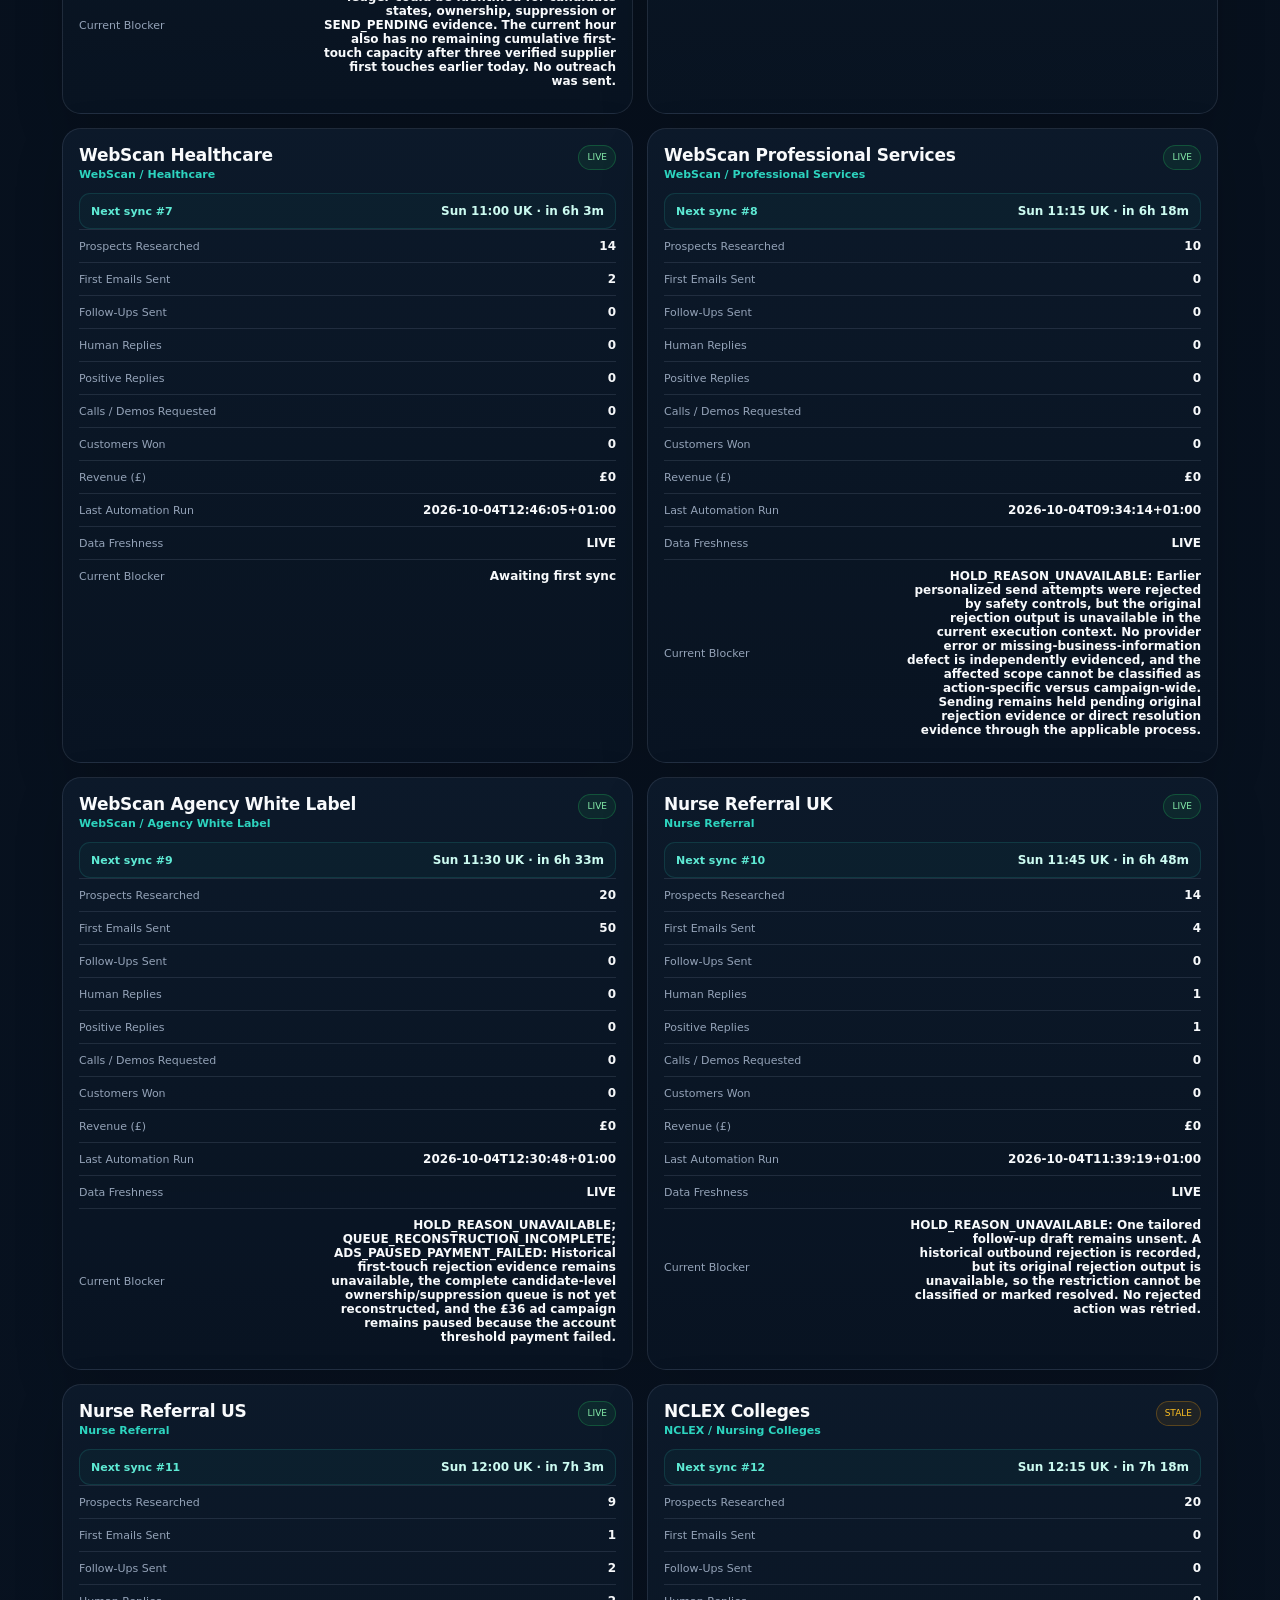
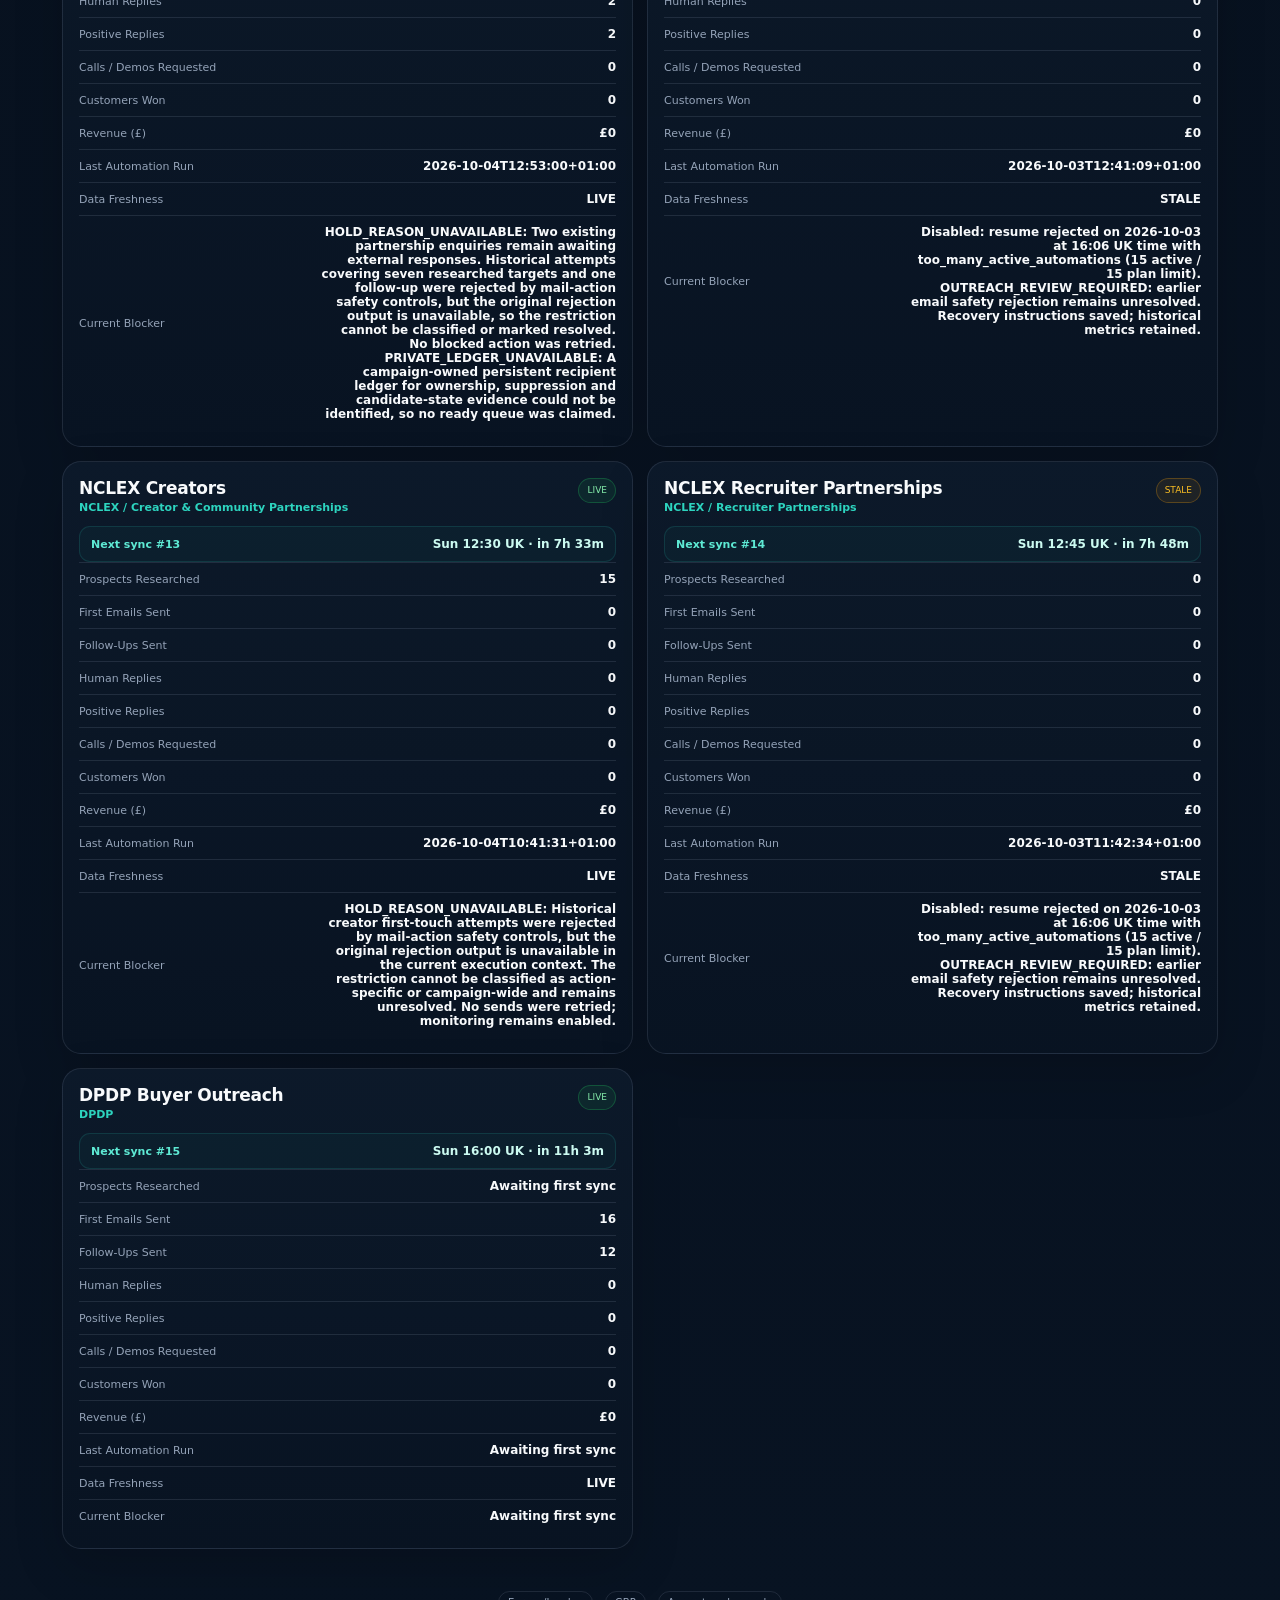
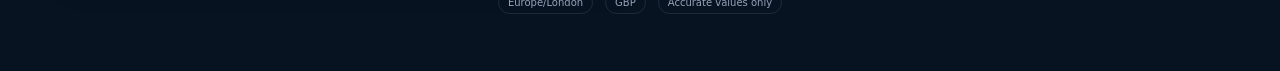
==== commit 65e3f027: "dashboard: show authoritative today and all-time send totals" ====
--- a/funnel-dashboard/live.html
+++ b/funnel-dashboard/live.html
@@ -301,7 +301,7 @@
 async function loadJson(url){try{const r=await fetch(url+'?ts='+Date.now(),{cache:'no-store'});if(!r.ok)return null;return await r.json()}catch(e){return null}}
 async function buildData(){const base=(await loadJson(source))||{activeFunnels:15,funnels:{},ads:{}};const parts=await Promise.all(funnelIds.map(id=>loadJson('telemetry/funnels/'+id+'.json')));parts.forEach((p,i)=>{if(p){const id=funnelIds[i];base.funnels[id]=Object.assign({},base.funnels[id]||{},p)}});const ad=await loadJson('telemetry/ads/webscan-agency-white-label-36-test.json');if(ad){base.ads=base.ads||{};base.ads['webscan-agency-white-label-36-test']=Object.assign({},base.ads['webscan-agency-white-label-36-test']||{},ad)}return base}
 function aggregate(data){const fs=Object.values(data.funnels||{});const sums={prospectsResearched:0,inboundLeads:0,firstEmailsSent:0,followUpsSent:0,humanReplies:0,positiveReplies:0,callsDemosRequested:0,customersWon:0,revenueGbp:0};for(const f of fs){for(const k in sums)if(typeof f[k]==='number')sums[k]+=f[k]}return {fs,sums}}
-function drawGlance(data){const {fs,sums}=aggregate(data);const live=fs.filter(f=>f.freshness==='LIVE').length, waiting=fs.filter(f=>!f.freshness||f.freshness==='AWAITING_FIRST_SYNC').length;const ad=data.ads&&data.ads['webscan-agency-white-label-36-test'];const items=[['⚡','Live Funnels',live],['⏳','Awaiting Sync',waiting],['🎯','Inbound Leads',sums.inboundLeads||'—'],['✉️','First Emails',sums.firstEmailsSent||'—'],['💬','Human Replies',sums.humanReplies||'—'],['🤝','Calls / Demos',sums.callsDemosRequested||'—'],['£','Revenue',sums.revenueGbp?money(sums.revenueGbp):'—']];document.getElementById('glanceStrip').innerHTML=items.map(x=>'<div class="glance-card"><div class="glance-icon">'+x[0]+'</div><span>'+x[1]+'</span><strong>'+x[2]+'</strong></div>').join('')}
+function drawGlance(data){const {fs,sums}=aggregate(data);const live=fs.filter(f=>f.freshness==='LIVE').length, waiting=fs.filter(f=>!f.freshness||f.freshness==='AWAITING_FIRST_SYNC').length;const snap=data.ledgerSnapshot||{};const sentToday=Number.isFinite(Number(snap.sentToday))?Number(snap.sentToday):null;const sentAll=Number.isFinite(Number(snap.sentAll))?Number(snap.sentAll):sums.firstEmailsSent;const items=[['⚡','Live Funnels',live],['⏳','Awaiting Sync',waiting],['📨','Sent Today',sentToday==null?'—':sentToday],['✉️','First Emails (All time)',sentAll||'—'],['💬','Human Replies',sums.humanReplies||'—'],['🤝','Calls / Demos',sums.callsDemosRequested||'—'],['£','Revenue',sums.revenueGbp?money(sums.revenueGbp):'—']];document.getElementById('glanceStrip').innerHTML=items.map(x=>'<div class="glance-card"><div class="glance-icon">'+x[0]+'</div><span>'+x[1]+'</span><strong>'+x[2]+'</strong></div>').join('')}
 function drawMilestones(data){const {sums}=aggregate(data);const ad=data.ads&&data.ads['webscan-agency-white-label-36-test']||{};const ms=[['Campaign created',true,'£36 WebScan test configured'],['Ad eligible',ad.deliveryStatus==='ELIGIBLE'||ad.status==='ACTIVE','Campaign can serve'],['First impression',Number(ad.impressions)>0,'Waiting for first served impression'],['First click',Number(ad.clicks)>0,'Waiting for first click'],['First positive reply',sums.positiveReplies>0,'Across all outreach funnels'],['First call / demo',sums.callsDemosRequested>0,'Across all outreach funnels'],['First customer',sums.customersWon>0,'Confirmed revenue-generating conversion'],['First £1 revenue',sums.revenueGbp>0,'Confirmed attributable revenue']];const done=ms.filter(x=>x[1]).length;set('milestoneCount',done+'/'+ms.length);const circumference=195;const ring=document.getElementById('milestoneRing');if(ring)ring.style.strokeDashoffset=String(circumference-(circumference*done/ms.length));document.getElementById('milestones').innerHTML=ms.map(x=>'<div class="milestone '+(x[1]?'done':'waiting')+'"><div class="milestone-icon">'+(x[1]?'✓':'•')+'</div><div><div class="milestone-title">'+x[0]+'</div><div class="milestone-sub">'+x[2]+'</div></div><div class="milestone-state">'+(x[1]?'Done':'Waiting')+'</div></div>').join('')}
 function drawAttention(data){const {fs,sums}=aggregate(data);const items=[];const blocked=fs.filter(f=>f.freshness==='TELEMETRY_SYNC_BLOCKED');const stale=fs.filter(f=>f.freshness==='STALE');const waiting=fs.filter(f=>!f.freshness||f.freshness==='AWAITING_FIRST_SYNC');if(blocked.length)items.push(['Telemetry blocked',blocked.length+' funnel'+(blocked.length>1?'s':'')+' need a successful write']);if(stale.length)items.push(['Stale telemetry',stale.length+' funnel'+(stale.length>1?'s are':' is')+' overdue']);if(waiting.length)items.push(['Awaiting first sync',waiting.length+' funnel'+(waiting.length>1?'s have':' has')+' not reported yet']);const ad=data.ads&&data.ads['webscan-agency-white-label-36-test']||{};if(!(Number(ad.impressions)>0))items.push(['Ad waiting for first impression','Campaign is eligible but has not served yet']);if(!sums.positiveReplies)items.push(['No positive reply recorded yet','Keep watching outreach funnels for first commercial signal']);document.getElementById('attentionList').innerHTML=(items.length?items:[['Everything synced','No current blockers detected']]).slice(0,5).map(x=>'<div class="attention-item"><strong>'+x[0]+'</strong><span>'+x[1]+'</span></div>').join('')}
 function drawCategoryGrid(data){const groups={};for(const f of Object.values(data.funnels||{})){const c=f.category||'Other';if(!groups[c])groups[c]=[];groups[c].push(f)}document.getElementById('categoryGrid').innerHTML=Object.entries(groups).map(([name,arr])=>{const live=arr.filter(f=>f.freshness==='LIVE').length;const replies=arr.reduce((a,f)=>a+(Number(f.humanReplies)||0),0);const calls=arr.reduce((a,f)=>a+(Number(f.callsDemosRequested)||0),0);const revenue=arr.reduce((a,f)=>a+(Number(f.revenueGbp)||0),0);const pct=Math.round((live/arr.length)*100);return '<div class="category-card"><div class="category-top"><div class="category-name">'+name+'</div><div class="category-count">'+arr.length+' funnel'+(arr.length>1?'s':'')+'</div></div><div class="health-bar"><div class="health-fill" style="width:'+pct+'%"></div></div><div class="category-stats"><div class="category-stat"><span>Live</span><strong>'+live+'/'+arr.length+'</strong></div><div class="category-stat"><span>Replies</span><strong>'+replies+'</strong></div><div class="category-stat"><span>Calls</span><strong>'+calls+'</strong></div></div>'+(revenue?'<div class="category-stat" style="margin-top:8px"><span>Revenue</span><strong>'+money(revenue)+'</strong></div>':'')+'</div>'}).join('')}
